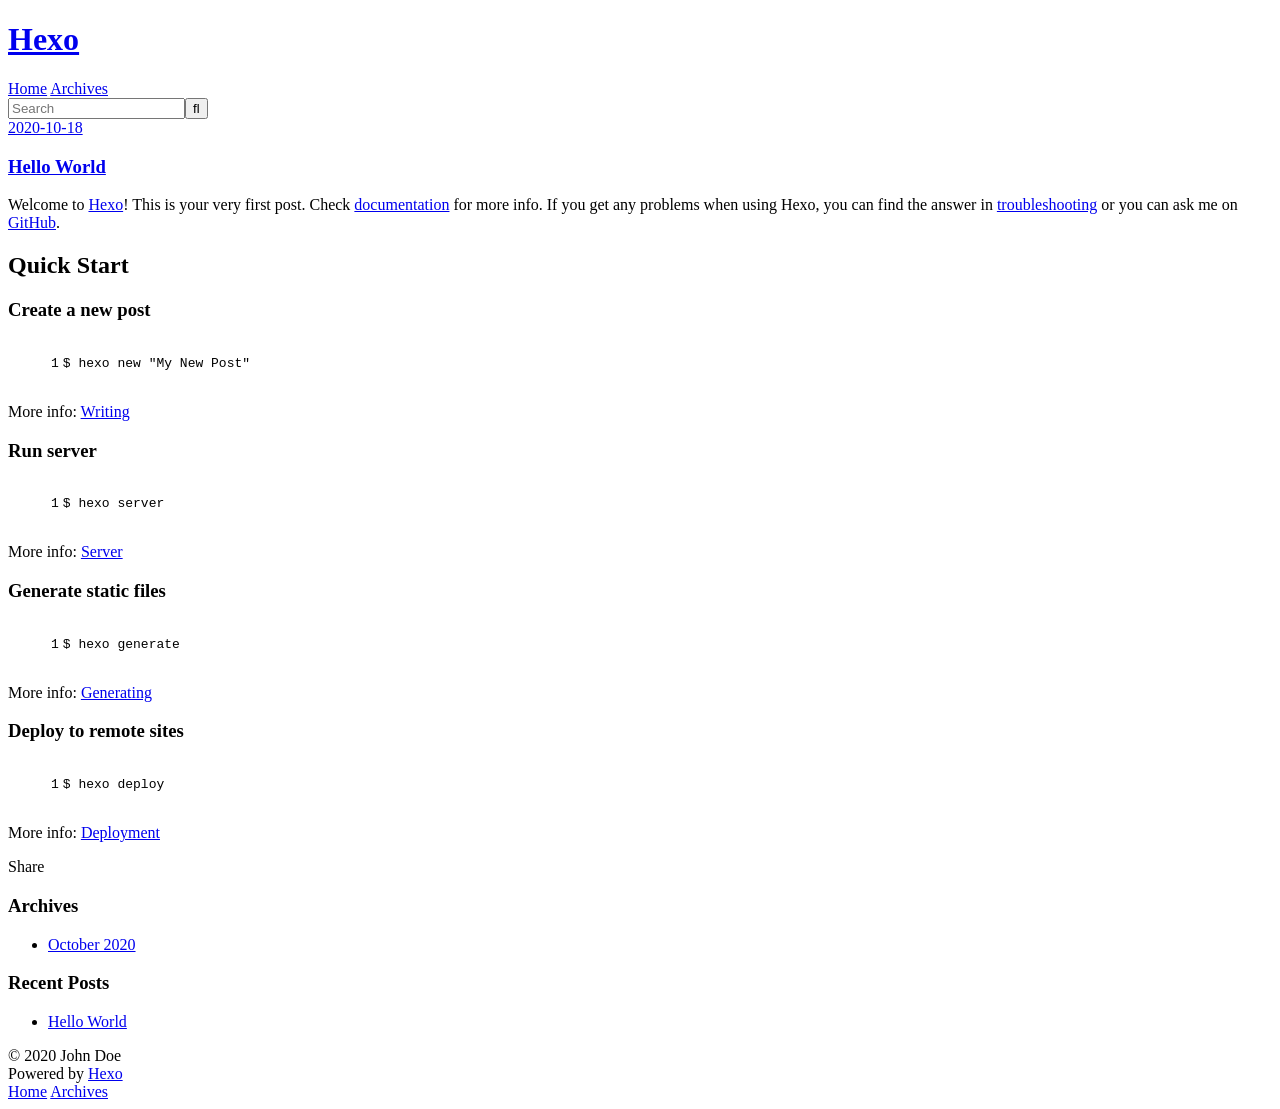
==== index.html @ 6c8c0e14 "Site updated: 2020-10-18 00:37:53" ====
<!DOCTYPE html>
<html>
<head>
  <meta charset="utf-8">
  

  
  <title>Hexo</title>
  <meta name="viewport" content="width=device-width, initial-scale=1, maximum-scale=1">
  <meta property="og:type" content="website">
<meta property="og:title" content="Hexo">
<meta property="og:url" content="http://example.com/index.html">
<meta property="og:site_name" content="Hexo">
<meta property="og:locale" content="en_US">
<meta property="article:author" content="John Doe">
<meta name="twitter:card" content="summary">
  
    <link rel="alternate" href="/atom.xml" title="Hexo" type="application/atom+xml">
  
  
    <link rel="icon" href="/favicon.png">
  
  
    <link href="//fonts.googleapis.com/css?family=Source+Code+Pro" rel="stylesheet" type="text/css">
  
  
<link rel="stylesheet" href="/css/style.css">

<meta name="generator" content="Hexo 5.2.0"></head>

<body>
  <div id="container">
    <div id="wrap">
      <header id="header">
  <div id="banner"></div>
  <div id="header-outer" class="outer">
    <div id="header-title" class="inner">
      <h1 id="logo-wrap">
        <a href="/" id="logo">Hexo</a>
      </h1>
      
    </div>
    <div id="header-inner" class="inner">
      <nav id="main-nav">
        <a id="main-nav-toggle" class="nav-icon"></a>
        
          <a class="main-nav-link" href="/">Home</a>
        
          <a class="main-nav-link" href="/archives">Archives</a>
        
      </nav>
      <nav id="sub-nav">
        
          <a id="nav-rss-link" class="nav-icon" href="/atom.xml" title="RSS Feed"></a>
        
        <a id="nav-search-btn" class="nav-icon" title="Search"></a>
      </nav>
      <div id="search-form-wrap">
        <form action="//google.com/search" method="get" accept-charset="UTF-8" class="search-form"><input type="search" name="q" class="search-form-input" placeholder="Search"><button type="submit" class="search-form-submit">&#xF002;</button><input type="hidden" name="sitesearch" value="http://example.com"></form>
      </div>
    </div>
  </div>
</header>
      <div class="outer">
        <section id="main">
  
    <article id="post-hello-world" class="article article-type-post" itemscope itemprop="blogPost">
  <div class="article-meta">
    <a href="/2020/10/18/hello-world/" class="article-date">
  <time datetime="2020-10-17T16:19:51.786Z" itemprop="datePublished">2020-10-18</time>
</a>
    
  </div>
  <div class="article-inner">
    
    
      <header class="article-header">
        
  
    <h1 itemprop="name">
      <a class="article-title" href="/2020/10/18/hello-world/">Hello World</a>
    </h1>
  

      </header>
    
    <div class="article-entry" itemprop="articleBody">
      
        <p>Welcome to <a target="_blank" rel="noopener" href="https://hexo.io/">Hexo</a>! This is your very first post. Check <a target="_blank" rel="noopener" href="https://hexo.io/docs/">documentation</a> for more info. If you get any problems when using Hexo, you can find the answer in <a target="_blank" rel="noopener" href="https://hexo.io/docs/troubleshooting.html">troubleshooting</a> or you can ask me on <a target="_blank" rel="noopener" href="https://github.com/hexojs/hexo/issues">GitHub</a>.</p>
<h2 id="Quick-Start"><a href="#Quick-Start" class="headerlink" title="Quick Start"></a>Quick Start</h2><h3 id="Create-a-new-post"><a href="#Create-a-new-post" class="headerlink" title="Create a new post"></a>Create a new post</h3><figure class="highlight bash"><table><tr><td class="gutter"><pre><span class="line">1</span><br></pre></td><td class="code"><pre><span class="line">$ hexo new <span class="string">&quot;My New Post&quot;</span></span><br></pre></td></tr></table></figure>

<p>More info: <a target="_blank" rel="noopener" href="https://hexo.io/docs/writing.html">Writing</a></p>
<h3 id="Run-server"><a href="#Run-server" class="headerlink" title="Run server"></a>Run server</h3><figure class="highlight bash"><table><tr><td class="gutter"><pre><span class="line">1</span><br></pre></td><td class="code"><pre><span class="line">$ hexo server</span><br></pre></td></tr></table></figure>

<p>More info: <a target="_blank" rel="noopener" href="https://hexo.io/docs/server.html">Server</a></p>
<h3 id="Generate-static-files"><a href="#Generate-static-files" class="headerlink" title="Generate static files"></a>Generate static files</h3><figure class="highlight bash"><table><tr><td class="gutter"><pre><span class="line">1</span><br></pre></td><td class="code"><pre><span class="line">$ hexo generate</span><br></pre></td></tr></table></figure>

<p>More info: <a target="_blank" rel="noopener" href="https://hexo.io/docs/generating.html">Generating</a></p>
<h3 id="Deploy-to-remote-sites"><a href="#Deploy-to-remote-sites" class="headerlink" title="Deploy to remote sites"></a>Deploy to remote sites</h3><figure class="highlight bash"><table><tr><td class="gutter"><pre><span class="line">1</span><br></pre></td><td class="code"><pre><span class="line">$ hexo deploy</span><br></pre></td></tr></table></figure>

<p>More info: <a target="_blank" rel="noopener" href="https://hexo.io/docs/one-command-deployment.html">Deployment</a></p>

      
    </div>
    <footer class="article-footer">
      <a data-url="http://example.com/2020/10/18/hello-world/" data-id="ckgdwmqfz0000jn7vcwn45lln" class="article-share-link">Share</a>
      
      
    </footer>
  </div>
  
</article>


  


</section>
        
          <aside id="sidebar">
  
    

  
    

  
    
  
    
  <div class="widget-wrap">
    <h3 class="widget-title">Archives</h3>
    <div class="widget">
      <ul class="archive-list"><li class="archive-list-item"><a class="archive-list-link" href="/archives/2020/10/">October 2020</a></li></ul>
    </div>
  </div>


  
    
  <div class="widget-wrap">
    <h3 class="widget-title">Recent Posts</h3>
    <div class="widget">
      <ul>
        
          <li>
            <a href="/2020/10/18/hello-world/">Hello World</a>
          </li>
        
      </ul>
    </div>
  </div>

  
</aside>
        
      </div>
      <footer id="footer">
  
  <div class="outer">
    <div id="footer-info" class="inner">
      &copy; 2020 John Doe<br>
      Powered by <a href="http://hexo.io/" target="_blank">Hexo</a>
    </div>
  </div>
</footer>
    </div>
    <nav id="mobile-nav">
  
    <a href="/" class="mobile-nav-link">Home</a>
  
    <a href="/archives" class="mobile-nav-link">Archives</a>
  
</nav>
    

<script src="//ajax.googleapis.com/ajax/libs/jquery/2.0.3/jquery.min.js"></script>


  
<link rel="stylesheet" href="/fancybox/jquery.fancybox.css">

  
<script src="/fancybox/jquery.fancybox.pack.js"></script>




<script src="/js/script.js"></script>




  </div>
</body>
</html>
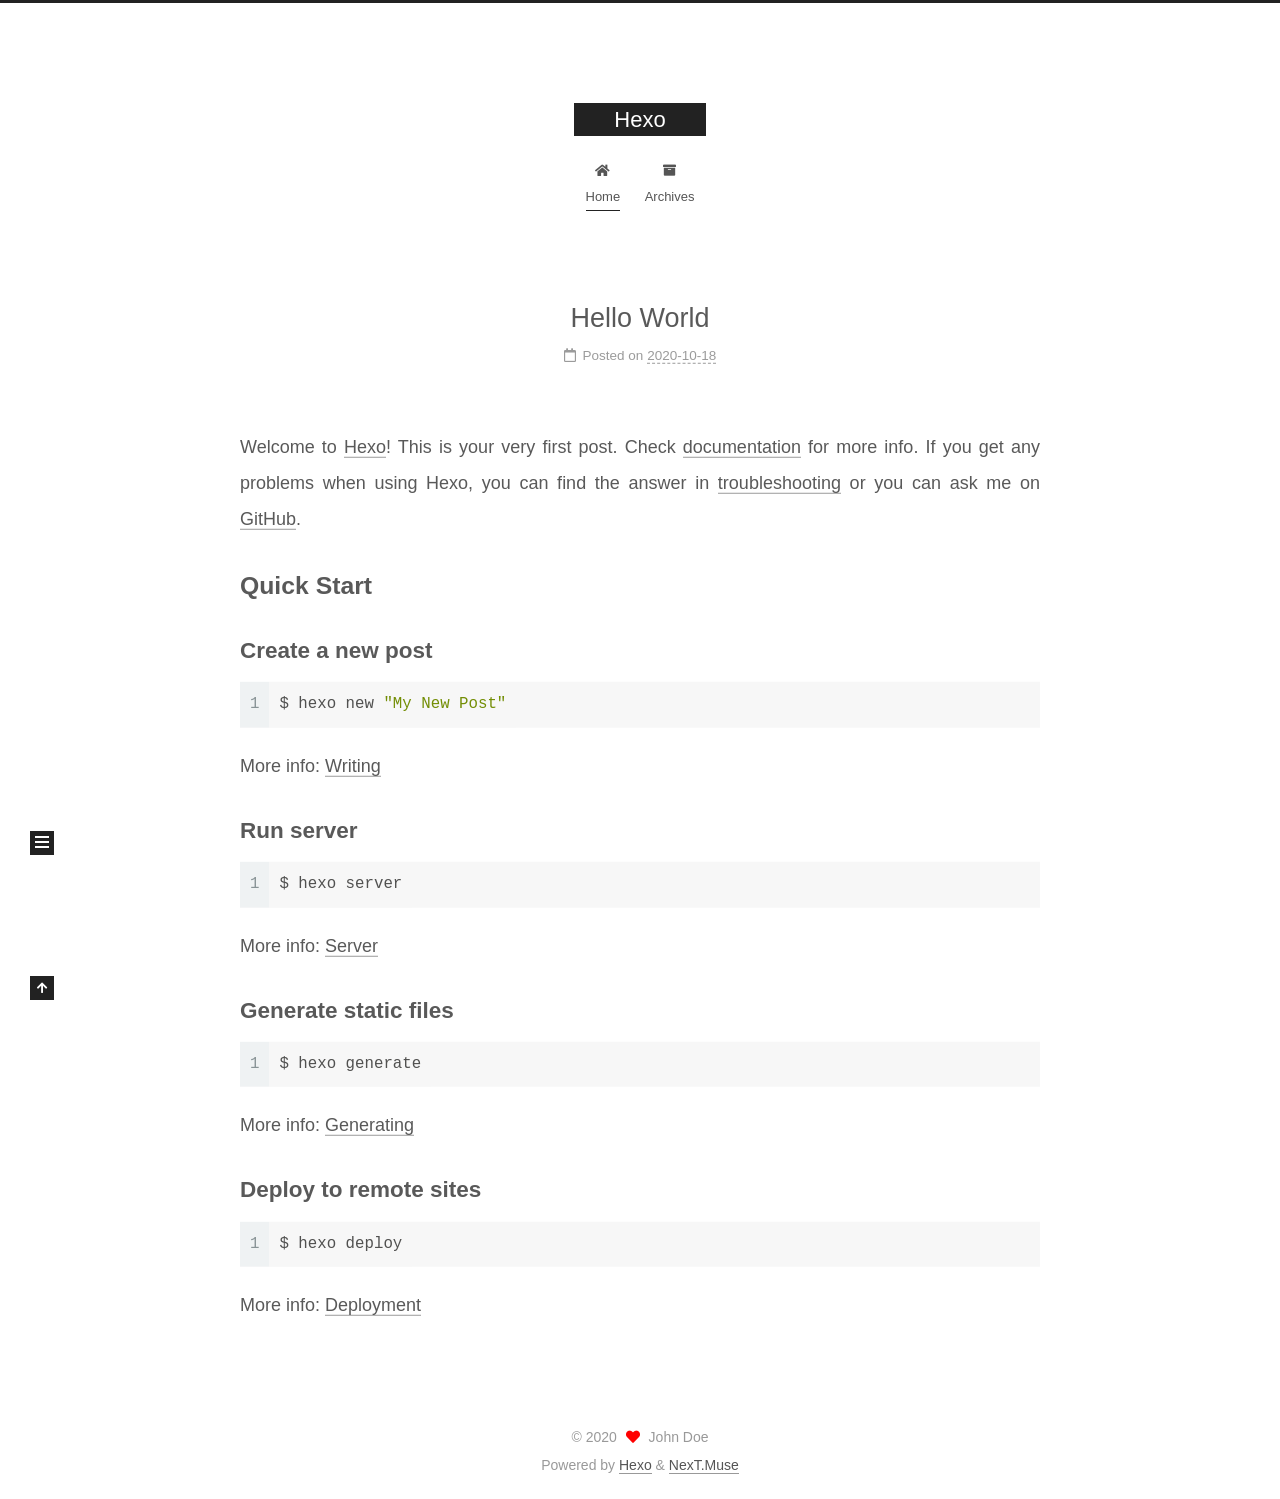
==== commit daa81605: "Site updated: 2020-10-18 01:05:18" ====
--- a/index.html
+++ b/index.html
@@ -1,12 +1,25 @@
 <!DOCTYPE html>
-<html>
+<html lang="en">
 <head>
-  <meta charset="utf-8">
-  
-
-  
-  <title>Hexo</title>
-  <meta name="viewport" content="width=device-width, initial-scale=1, maximum-scale=1">
+  <meta charset="UTF-8">
+<meta name="viewport" content="width=device-width, initial-scale=1, maximum-scale=2">
+<meta name="theme-color" content="#222">
+<meta name="generator" content="Hexo 5.2.0">
+  <link rel="apple-touch-icon" sizes="180x180" href="/images/apple-touch-icon-next.png">
+  <link rel="icon" type="image/png" sizes="32x32" href="/images/favicon-32x32-next.png">
+  <link rel="icon" type="image/png" sizes="16x16" href="/images/favicon-16x16-next.png">
+  <link rel="mask-icon" href="/images/logo.svg" color="#222">
+
+<link rel="stylesheet" href="/css/main.css">
+
+
+<link rel="stylesheet" href="/lib/font-awesome/css/all.min.css">
+
+<script id="hexo-configurations">
+    var NexT = window.NexT || {};
+    var CONFIG = {"hostname":"example.com","root":"/","scheme":"Muse","version":"7.8.0","exturl":false,"sidebar":{"position":"left","display":"post","padding":18,"offset":12,"onmobile":false},"copycode":{"enable":false,"show_result":false,"style":null},"back2top":{"enable":true,"sidebar":false,"scrollpercent":false},"bookmark":{"enable":false,"color":"#222","save":"auto"},"fancybox":false,"mediumzoom":false,"lazyload":false,"pangu":false,"comments":{"style":"tabs","active":null,"storage":true,"lazyload":false,"nav":null},"algolia":{"hits":{"per_page":10},"labels":{"input_placeholder":"Search for Posts","hits_empty":"We didn't find any results for the search: ${query}","hits_stats":"${hits} results found in ${time} ms"}},"localsearch":{"enable":false,"trigger":"auto","top_n_per_article":1,"unescape":false,"preload":false},"motion":{"enable":true,"async":false,"transition":{"post_block":"fadeIn","post_header":"slideDownIn","post_body":"slideDownIn","coll_header":"slideLeftIn","sidebar":"slideUpIn"}}};
+  </script>
+
   <meta property="og:type" content="website">
 <meta property="og:title" content="Hexo">
 <meta property="og:url" content="http://example.com/index.html">
@@ -14,183 +27,343 @@
 <meta property="og:locale" content="en_US">
 <meta property="article:author" content="John Doe">
 <meta name="twitter:card" content="summary">
-  
-    <link rel="alternate" href="/atom.xml" title="Hexo" type="application/atom+xml">
-  
-  
-    <link rel="icon" href="/favicon.png">
-  
-  
-    <link href="//fonts.googleapis.com/css?family=Source+Code+Pro" rel="stylesheet" type="text/css">
-  
-  
-<link rel="stylesheet" href="/css/style.css">
-
-<meta name="generator" content="Hexo 5.2.0"></head>
-
-<body>
-  <div id="container">
-    <div id="wrap">
-      <header id="header">
-  <div id="banner"></div>
-  <div id="header-outer" class="outer">
-    <div id="header-title" class="inner">
-      <h1 id="logo-wrap">
-        <a href="/" id="logo">Hexo</a>
-      </h1>
+
+<link rel="canonical" href="http://example.com/">
+
+
+<script id="page-configurations">
+  // https://hexo.io/docs/variables.html
+  CONFIG.page = {
+    sidebar: "",
+    isHome : true,
+    isPost : false,
+    lang   : 'en'
+  };
+</script>
+
+  <title>Hexo</title>
+  
+
+
+
+
+
+
+  <noscript>
+  <style>
+  .use-motion .brand,
+  .use-motion .menu-item,
+  .sidebar-inner,
+  .use-motion .post-block,
+  .use-motion .pagination,
+  .use-motion .comments,
+  .use-motion .post-header,
+  .use-motion .post-body,
+  .use-motion .collection-header { opacity: initial; }
+
+  .use-motion .site-title,
+  .use-motion .site-subtitle {
+    opacity: initial;
+    top: initial;
+  }
+
+  .use-motion .logo-line-before i { left: initial; }
+  .use-motion .logo-line-after i { right: initial; }
+  </style>
+</noscript>
+
+</head>
+
+<body itemscope itemtype="http://schema.org/WebPage">
+  <div class="container use-motion">
+    <div class="headband"></div>
+
+    <header class="header" itemscope itemtype="http://schema.org/WPHeader">
+      <div class="header-inner"><div class="site-brand-container">
+  <div class="site-nav-toggle">
+    <div class="toggle" aria-label="Toggle navigation bar">
+      <span class="toggle-line toggle-line-first"></span>
+      <span class="toggle-line toggle-line-middle"></span>
+      <span class="toggle-line toggle-line-last"></span>
+    </div>
+  </div>
+
+  <div class="site-meta">
+
+    <a href="/" class="brand" rel="start">
+      <span class="logo-line-before"><i></i></span>
+      <h1 class="site-title">Hexo</h1>
+      <span class="logo-line-after"><i></i></span>
+    </a>
+  </div>
+
+  <div class="site-nav-right">
+    <div class="toggle popup-trigger">
+    </div>
+  </div>
+</div>
+
+
+
+
+<nav class="site-nav">
+  <ul id="menu" class="main-menu menu">
+        <li class="menu-item menu-item-home">
+
+    <a href="/" rel="section"><i class="fa fa-home fa-fw"></i>Home</a>
+
+  </li>
+        <li class="menu-item menu-item-archives">
+
+    <a href="/archives/" rel="section"><i class="fa fa-archive fa-fw"></i>Archives</a>
+
+  </li>
+  </ul>
+</nav>
+
+
+
+
+</div>
+    </header>
+
+    
+  <div class="back-to-top">
+    <i class="fa fa-arrow-up"></i>
+    <span>0%</span>
+  </div>
+
+
+    <main class="main">
+      <div class="main-inner">
+        <div class="content-wrap">
+          
+
+          <div class="content index posts-expand">
+            
+      
+  
+  
+  <article itemscope itemtype="http://schema.org/Article" class="post-block" lang="en">
+    <link itemprop="mainEntityOfPage" href="http://example.com/2020/10/18/hello-world/">
+
+    <span hidden itemprop="author" itemscope itemtype="http://schema.org/Person">
+      <meta itemprop="image" content="/images/avatar.gif">
+      <meta itemprop="name" content="John Doe">
+      <meta itemprop="description" content="">
+    </span>
+
+    <span hidden itemprop="publisher" itemscope itemtype="http://schema.org/Organization">
+      <meta itemprop="name" content="Hexo">
+    </span>
+      <header class="post-header">
+        <h2 class="post-title" itemprop="name headline">
+          
+            <a href="/2020/10/18/hello-world/" class="post-title-link" itemprop="url">Hello World</a>
+        </h2>
+
+        <div class="post-meta">
+            <span class="post-meta-item">
+              <span class="post-meta-item-icon">
+                <i class="far fa-calendar"></i>
+              </span>
+              <span class="post-meta-item-text">Posted on</span>
+
+              <time title="Created: 2020-10-18 00:19:51" itemprop="dateCreated datePublished" datetime="2020-10-18T00:19:51+08:00">2020-10-18</time>
+            </span>
+
+          
+
+        </div>
+      </header>
+
+    
+    
+    
+    <div class="post-body" itemprop="articleBody">
+
+      
+          <p>Welcome to <a target="_blank" rel="noopener" href="https://hexo.io/">Hexo</a>! This is your very first post. Check <a target="_blank" rel="noopener" href="https://hexo.io/docs/">documentation</a> for more info. If you get any problems when using Hexo, you can find the answer in <a target="_blank" rel="noopener" href="https://hexo.io/docs/troubleshooting.html">troubleshooting</a> or you can ask me on <a target="_blank" rel="noopener" href="https://github.com/hexojs/hexo/issues">GitHub</a>.</p>
+<h2 id="Quick-Start"><a href="#Quick-Start" class="headerlink" title="Quick Start"></a>Quick Start</h2><h3 id="Create-a-new-post"><a href="#Create-a-new-post" class="headerlink" title="Create a new post"></a>Create a new post</h3><figure class="highlight bash"><table><tr><td class="gutter"><pre><span class="line">1</span><br></pre></td><td class="code"><pre><span class="line">$ hexo new <span class="string">&quot;My New Post&quot;</span></span><br></pre></td></tr></table></figure>
+
+<p>More info: <a target="_blank" rel="noopener" href="https://hexo.io/docs/writing.html">Writing</a></p>
+<h3 id="Run-server"><a href="#Run-server" class="headerlink" title="Run server"></a>Run server</h3><figure class="highlight bash"><table><tr><td class="gutter"><pre><span class="line">1</span><br></pre></td><td class="code"><pre><span class="line">$ hexo server</span><br></pre></td></tr></table></figure>
+
+<p>More info: <a target="_blank" rel="noopener" href="https://hexo.io/docs/server.html">Server</a></p>
+<h3 id="Generate-static-files"><a href="#Generate-static-files" class="headerlink" title="Generate static files"></a>Generate static files</h3><figure class="highlight bash"><table><tr><td class="gutter"><pre><span class="line">1</span><br></pre></td><td class="code"><pre><span class="line">$ hexo generate</span><br></pre></td></tr></table></figure>
+
+<p>More info: <a target="_blank" rel="noopener" href="https://hexo.io/docs/generating.html">Generating</a></p>
+<h3 id="Deploy-to-remote-sites"><a href="#Deploy-to-remote-sites" class="headerlink" title="Deploy to remote sites"></a>Deploy to remote sites</h3><figure class="highlight bash"><table><tr><td class="gutter"><pre><span class="line">1</span><br></pre></td><td class="code"><pre><span class="line">$ hexo deploy</span><br></pre></td></tr></table></figure>
+
+<p>More info: <a target="_blank" rel="noopener" href="https://hexo.io/docs/one-command-deployment.html">Deployment</a></p>
+
       
     </div>
-    <div id="header-inner" class="inner">
-      <nav id="main-nav">
-        <a id="main-nav-toggle" class="nav-icon"></a>
+
+    
+    
+    
+      <footer class="post-footer">
+        <div class="post-eof"></div>
+      </footer>
+  </article>
+  
+  
+  
+
+
+  
+
+
+
+          </div>
+          
+
+<script>
+  window.addEventListener('tabs:register', () => {
+    let { activeClass } = CONFIG.comments;
+    if (CONFIG.comments.storage) {
+      activeClass = localStorage.getItem('comments_active') || activeClass;
+    }
+    if (activeClass) {
+      let activeTab = document.querySelector(`a[href="#comment-${activeClass}"]`);
+      if (activeTab) {
+        activeTab.click();
+      }
+    }
+  });
+  if (CONFIG.comments.storage) {
+    window.addEventListener('tabs:click', event => {
+      if (!event.target.matches('.tabs-comment .tab-content .tab-pane')) return;
+      let commentClass = event.target.classList[1];
+      localStorage.setItem('comments_active', commentClass);
+    });
+  }
+</script>
+
+        </div>
+          
+  
+  <div class="toggle sidebar-toggle">
+    <span class="toggle-line toggle-line-first"></span>
+    <span class="toggle-line toggle-line-middle"></span>
+    <span class="toggle-line toggle-line-last"></span>
+  </div>
+
+  <aside class="sidebar">
+    <div class="sidebar-inner">
+
+      <ul class="sidebar-nav motion-element">
+        <li class="sidebar-nav-toc">
+          Table of Contents
+        </li>
+        <li class="sidebar-nav-overview">
+          Overview
+        </li>
+      </ul>
+
+      <!--noindex-->
+      <div class="post-toc-wrap sidebar-panel">
+      </div>
+      <!--/noindex-->
+
+      <div class="site-overview-wrap sidebar-panel">
+        <div class="site-author motion-element" itemprop="author" itemscope itemtype="http://schema.org/Person">
+  <p class="site-author-name" itemprop="name">John Doe</p>
+  <div class="site-description" itemprop="description"></div>
+</div>
+<div class="site-state-wrap motion-element">
+  <nav class="site-state">
+      <div class="site-state-item site-state-posts">
+          <a href="/archives/">
         
-          <a class="main-nav-link" href="/">Home</a>
+          <span class="site-state-item-count">1</span>
+          <span class="site-state-item-name">posts</span>
+        </a>
+      </div>
+  </nav>
+</div>
+
+
+
+      </div>
+
+    </div>
+  </aside>
+  <div id="sidebar-dimmer"></div>
+
+
+      </div>
+    </main>
+
+    <footer class="footer">
+      <div class="footer-inner">
         
-          <a class="main-nav-link" href="/archives">Archives</a>
+
         
-      </nav>
-      <nav id="sub-nav">
+
+<div class="copyright">
+  
+  &copy; 
+  <span itemprop="copyrightYear">2020</span>
+  <span class="with-love">
+    <i class="fa fa-heart"></i>
+  </span>
+  <span class="author" itemprop="copyrightHolder">John Doe</span>
+</div>
+  <div class="powered-by">Powered by <a href="https://hexo.io/" class="theme-link" rel="noopener" target="_blank">Hexo</a> & <a href="https://muse.theme-next.org/" class="theme-link" rel="noopener" target="_blank">NexT.Muse</a>
+  </div>
+
         
-          <a id="nav-rss-link" class="nav-icon" href="/atom.xml" title="RSS Feed"></a>
-        
-        <a id="nav-search-btn" class="nav-icon" title="Search"></a>
-      </nav>
-      <div id="search-form-wrap">
-        <form action="//google.com/search" method="get" accept-charset="UTF-8" class="search-form"><input type="search" name="q" class="search-form-input" placeholder="Search"><button type="submit" class="search-form-submit">&#xF002;</button><input type="hidden" name="sitesearch" value="http://example.com"></form>
-      </div>
-    </div>
-  </div>
-</header>
-      <div class="outer">
-        <section id="main">
-  
-    <article id="post-hello-world" class="article article-type-post" itemscope itemprop="blogPost">
-  <div class="article-meta">
-    <a href="/2020/10/18/hello-world/" class="article-date">
-  <time datetime="2020-10-17T16:19:51.786Z" itemprop="datePublished">2020-10-18</time>
-</a>
-    
-  </div>
-  <div class="article-inner">
-    
-    
-      <header class="article-header">
-        
-  
-    <h1 itemprop="name">
-      <a class="article-title" href="/2020/10/18/hello-world/">Hello World</a>
-    </h1>
-  
-
-      </header>
-    
-    <div class="article-entry" itemprop="articleBody">
-      
-        <p>Welcome to <a target="_blank" rel="noopener" href="https://hexo.io/">Hexo</a>! This is your very first post. Check <a target="_blank" rel="noopener" href="https://hexo.io/docs/">documentation</a> for more info. If you get any problems when using Hexo, you can find the answer in <a target="_blank" rel="noopener" href="https://hexo.io/docs/troubleshooting.html">troubleshooting</a> or you can ask me on <a target="_blank" rel="noopener" href="https://github.com/hexojs/hexo/issues">GitHub</a>.</p>
-<h2 id="Quick-Start"><a href="#Quick-Start" class="headerlink" title="Quick Start"></a>Quick Start</h2><h3 id="Create-a-new-post"><a href="#Create-a-new-post" class="headerlink" title="Create a new post"></a>Create a new post</h3><figure class="highlight bash"><table><tr><td class="gutter"><pre><span class="line">1</span><br></pre></td><td class="code"><pre><span class="line">$ hexo new <span class="string">&quot;My New Post&quot;</span></span><br></pre></td></tr></table></figure>
-
-<p>More info: <a target="_blank" rel="noopener" href="https://hexo.io/docs/writing.html">Writing</a></p>
-<h3 id="Run-server"><a href="#Run-server" class="headerlink" title="Run server"></a>Run server</h3><figure class="highlight bash"><table><tr><td class="gutter"><pre><span class="line">1</span><br></pre></td><td class="code"><pre><span class="line">$ hexo server</span><br></pre></td></tr></table></figure>
-
-<p>More info: <a target="_blank" rel="noopener" href="https://hexo.io/docs/server.html">Server</a></p>
-<h3 id="Generate-static-files"><a href="#Generate-static-files" class="headerlink" title="Generate static files"></a>Generate static files</h3><figure class="highlight bash"><table><tr><td class="gutter"><pre><span class="line">1</span><br></pre></td><td class="code"><pre><span class="line">$ hexo generate</span><br></pre></td></tr></table></figure>
-
-<p>More info: <a target="_blank" rel="noopener" href="https://hexo.io/docs/generating.html">Generating</a></p>
-<h3 id="Deploy-to-remote-sites"><a href="#Deploy-to-remote-sites" class="headerlink" title="Deploy to remote sites"></a>Deploy to remote sites</h3><figure class="highlight bash"><table><tr><td class="gutter"><pre><span class="line">1</span><br></pre></td><td class="code"><pre><span class="line">$ hexo deploy</span><br></pre></td></tr></table></figure>
-
-<p>More info: <a target="_blank" rel="noopener" href="https://hexo.io/docs/one-command-deployment.html">Deployment</a></p>
-
-      
-    </div>
-    <footer class="article-footer">
-      <a data-url="http://example.com/2020/10/18/hello-world/" data-id="ckgdwmqfz0000jn7vcwn45lln" class="article-share-link">Share</a>
-      
-      
+
+
+
+
+
+
+
+
+      </div>
     </footer>
   </div>
-  
-</article>
-
-
-  
-
-
-</section>
-        
-          <aside id="sidebar">
-  
-    
-
-  
-    
-
-  
-    
-  
-    
-  <div class="widget-wrap">
-    <h3 class="widget-title">Archives</h3>
-    <div class="widget">
-      <ul class="archive-list"><li class="archive-list-item"><a class="archive-list-link" href="/archives/2020/10/">October 2020</a></li></ul>
-    </div>
-  </div>
-
-
-  
-    
-  <div class="widget-wrap">
-    <h3 class="widget-title">Recent Posts</h3>
-    <div class="widget">
-      <ul>
-        
-          <li>
-            <a href="/2020/10/18/hello-world/">Hello World</a>
-          </li>
-        
-      </ul>
-    </div>
-  </div>
-
-  
-</aside>
-        
-      </div>
-      <footer id="footer">
-  
-  <div class="outer">
-    <div id="footer-info" class="inner">
-      &copy; 2020 John Doe<br>
-      Powered by <a href="http://hexo.io/" target="_blank">Hexo</a>
-    </div>
-  </div>
-</footer>
-    </div>
-    <nav id="mobile-nav">
-  
-    <a href="/" class="mobile-nav-link">Home</a>
-  
-    <a href="/archives" class="mobile-nav-link">Archives</a>
-  
-</nav>
-    
-
-<script src="//ajax.googleapis.com/ajax/libs/jquery/2.0.3/jquery.min.js"></script>
-
-
-  
-<link rel="stylesheet" href="/fancybox/jquery.fancybox.css">
-
-  
-<script src="/fancybox/jquery.fancybox.pack.js"></script>
-
-
-
-
-<script src="/js/script.js"></script>
-
-
-
-
-  </div>
+
+  
+  <script src="/lib/anime.min.js"></script>
+  <script src="/lib/velocity/velocity.min.js"></script>
+  <script src="/lib/velocity/velocity.ui.min.js"></script>
+
+<script src="/js/utils.js"></script>
+
+<script src="/js/motion.js"></script>
+
+
+<script src="/js/schemes/muse.js"></script>
+
+
+<script src="/js/next-boot.js"></script>
+
+
+
+
+  
+
+
+
+
+
+
+
+
+
+
+
+
+
+
+
+  
+
+  
+
 </body>
-</html>+</html>
--- a/css/main.css
+++ b/css/main.css
@@ -0,0 +1,2291 @@
+:root {
+  --body-bg-color: #fff;
+  --content-bg-color: #fff;
+  --card-bg-color: #f5f5f5;
+  --text-color: #555;
+  --blockquote-color: #666;
+  --link-color: #555;
+  --link-hover-color: #222;
+  --brand-color: #fff;
+  --brand-hover-color: #fff;
+  --table-row-odd-bg-color: #f9f9f9;
+  --table-row-hover-bg-color: #f5f5f5;
+  --menu-item-bg-color: #f5f5f5;
+  --btn-default-bg: #222;
+  --btn-default-color: #fff;
+  --btn-default-border-color: #222;
+  --btn-default-hover-bg: #fff;
+  --btn-default-hover-color: #222;
+  --btn-default-hover-border-color: #222;
+}
+html {
+  line-height: 1.15; /* 1 */
+  -webkit-text-size-adjust: 100%; /* 2 */
+}
+body {
+  margin: 0;
+}
+main {
+  display: block;
+}
+h1 {
+  font-size: 2em;
+  margin: 0.67em 0;
+}
+hr {
+  box-sizing: content-box; /* 1 */
+  height: 0; /* 1 */
+  overflow: visible; /* 2 */
+}
+pre {
+  font-family: monospace, monospace; /* 1 */
+  font-size: 1em; /* 2 */
+}
+a {
+  background: transparent;
+}
+abbr[title] {
+  border-bottom: none; /* 1 */
+  text-decoration: underline; /* 2 */
+  text-decoration: underline dotted; /* 2 */
+}
+b,
+strong {
+  font-weight: bolder;
+}
+code,
+kbd,
+samp {
+  font-family: monospace, monospace; /* 1 */
+  font-size: 1em; /* 2 */
+}
+small {
+  font-size: 80%;
+}
+sub,
+sup {
+  font-size: 75%;
+  line-height: 0;
+  position: relative;
+  vertical-align: baseline;
+}
+sub {
+  bottom: -0.25em;
+}
+sup {
+  top: -0.5em;
+}
+img {
+  border-style: none;
+}
+button,
+input,
+optgroup,
+select,
+textarea {
+  font-family: inherit; /* 1 */
+  font-size: 100%; /* 1 */
+  line-height: 1.15; /* 1 */
+  margin: 0; /* 2 */
+}
+button,
+input {
+/* 1 */
+  overflow: visible;
+}
+button,
+select {
+/* 1 */
+  text-transform: none;
+}
+button,
+[type='button'],
+[type='reset'],
+[type='submit'] {
+  -webkit-appearance: button;
+}
+button::-moz-focus-inner,
+[type='button']::-moz-focus-inner,
+[type='reset']::-moz-focus-inner,
+[type='submit']::-moz-focus-inner {
+  border-style: none;
+  padding: 0;
+}
+button:-moz-focusring,
+[type='button']:-moz-focusring,
+[type='reset']:-moz-focusring,
+[type='submit']:-moz-focusring {
+  outline: 1px dotted ButtonText;
+}
+fieldset {
+  padding: 0.35em 0.75em 0.625em;
+}
+legend {
+  box-sizing: border-box; /* 1 */
+  color: inherit; /* 2 */
+  display: table; /* 1 */
+  max-width: 100%; /* 1 */
+  padding: 0; /* 3 */
+  white-space: normal; /* 1 */
+}
+progress {
+  vertical-align: baseline;
+}
+textarea {
+  overflow: auto;
+}
+[type='checkbox'],
+[type='radio'] {
+  box-sizing: border-box; /* 1 */
+  padding: 0; /* 2 */
+}
+[type='number']::-webkit-inner-spin-button,
+[type='number']::-webkit-outer-spin-button {
+  height: auto;
+}
+[type='search'] {
+  outline-offset: -2px; /* 2 */
+  -webkit-appearance: textfield; /* 1 */
+}
+[type='search']::-webkit-search-decoration {
+  -webkit-appearance: none;
+}
+::-webkit-file-upload-button {
+  font: inherit; /* 2 */
+  -webkit-appearance: button; /* 1 */
+}
+details {
+  display: block;
+}
+summary {
+  display: list-item;
+}
+template {
+  display: none;
+}
+[hidden] {
+  display: none;
+}
+::selection {
+  background: #262a30;
+  color: #eee;
+}
+html,
+body {
+  height: 100%;
+}
+body {
+  background: var(--body-bg-color);
+  color: var(--text-color);
+  font-family: 'Lato', "PingFang SC", "Microsoft YaHei", sans-serif;
+  font-size: 1em;
+  line-height: 2;
+}
+@media (max-width: 991px) {
+  body {
+    padding-left: 0 !important;
+    padding-right: 0 !important;
+  }
+}
+h1,
+h2,
+h3,
+h4,
+h5,
+h6 {
+  font-family: 'Lato', "PingFang SC", "Microsoft YaHei", sans-serif;
+  font-weight: bold;
+  line-height: 1.5;
+  margin: 20px 0 15px;
+}
+h1 {
+  font-size: 1.5em;
+}
+h2 {
+  font-size: 1.375em;
+}
+h3 {
+  font-size: 1.25em;
+}
+h4 {
+  font-size: 1.125em;
+}
+h5 {
+  font-size: 1em;
+}
+h6 {
+  font-size: 0.875em;
+}
+p {
+  margin: 0 0 20px 0;
+}
+a,
+span.exturl {
+  border-bottom: 1px solid #999;
+  color: var(--link-color);
+  outline: 0;
+  text-decoration: none;
+  overflow-wrap: break-word;
+  word-wrap: break-word;
+  cursor: pointer;
+}
+a:hover,
+span.exturl:hover {
+  border-bottom-color: var(--link-hover-color);
+  color: var(--link-hover-color);
+}
+iframe,
+img,
+video {
+  display: block;
+  margin-left: auto;
+  margin-right: auto;
+  max-width: 100%;
+}
+hr {
+  background-image: repeating-linear-gradient(-45deg, #ddd, #ddd 4px, transparent 4px, transparent 8px);
+  border: 0;
+  height: 3px;
+  margin: 40px 0;
+}
+blockquote {
+  border-left: 4px solid #ddd;
+  color: var(--blockquote-color);
+  margin: 0;
+  padding: 0 15px;
+}
+blockquote cite::before {
+  content: '-';
+  padding: 0 5px;
+}
+dt {
+  font-weight: bold;
+}
+dd {
+  margin: 0;
+  padding: 0;
+}
+kbd {
+  background-color: #f5f5f5;
+  background-image: linear-gradient(#eee, #fff, #eee);
+  border: 1px solid #ccc;
+  border-radius: 0.2em;
+  box-shadow: 0.1em 0.1em 0.2em rgba(0,0,0,0.1);
+  color: #555;
+  font-family: inherit;
+  padding: 0.1em 0.3em;
+  white-space: nowrap;
+}
+.table-container {
+  overflow: auto;
+}
+table {
+  border-collapse: collapse;
+  border-spacing: 0;
+  font-size: 0.875em;
+  margin: 0 0 20px 0;
+  width: 100%;
+}
+tbody tr:nth-of-type(odd) {
+  background: var(--table-row-odd-bg-color);
+}
+tbody tr:hover {
+  background: var(--table-row-hover-bg-color);
+}
+caption,
+th,
+td {
+  font-weight: normal;
+  padding: 8px;
+  vertical-align: middle;
+}
+th,
+td {
+  border: 1px solid #ddd;
+  border-bottom: 3px solid #ddd;
+}
+th {
+  font-weight: 700;
+  padding-bottom: 10px;
+}
+td {
+  border-bottom-width: 1px;
+}
+.btn {
+  background: var(--btn-default-bg);
+  border: 2px solid var(--btn-default-border-color);
+  border-radius: 0;
+  color: var(--btn-default-color);
+  display: inline-block;
+  font-size: 0.875em;
+  line-height: 2;
+  padding: 0 20px;
+  text-decoration: none;
+  transition-property: background-color;
+  transition-delay: 0s;
+  transition-duration: 0.2s;
+  transition-timing-function: ease-in-out;
+}
+.btn:hover {
+  background: var(--btn-default-hover-bg);
+  border-color: var(--btn-default-hover-border-color);
+  color: var(--btn-default-hover-color);
+}
+.btn + .btn {
+  margin: 0 0 8px 8px;
+}
+.btn .fa-fw {
+  text-align: left;
+  width: 1.285714285714286em;
+}
+.toggle {
+  line-height: 0;
+}
+.toggle .toggle-line {
+  background: #fff;
+  display: inline-block;
+  height: 2px;
+  left: 0;
+  position: relative;
+  top: 0;
+  transition: all 0.4s;
+  vertical-align: top;
+  width: 100%;
+}
+.toggle .toggle-line:not(:first-child) {
+  margin-top: 3px;
+}
+.toggle.toggle-arrow .toggle-line-first {
+  left: 50%;
+  top: 2px;
+  transform: rotate(45deg);
+  width: 50%;
+}
+.toggle.toggle-arrow .toggle-line-middle {
+  left: 2px;
+  width: 90%;
+}
+.toggle.toggle-arrow .toggle-line-last {
+  left: 50%;
+  top: -2px;
+  transform: rotate(-45deg);
+  width: 50%;
+}
+.toggle.toggle-close .toggle-line-first {
+  transform: rotate(-45deg);
+  top: 5px;
+}
+.toggle.toggle-close .toggle-line-middle {
+  opacity: 0;
+}
+.toggle.toggle-close .toggle-line-last {
+  transform: rotate(45deg);
+  top: -5px;
+}
+.highlight,
+pre {
+  background: #f7f7f7;
+  color: #4d4d4c;
+  line-height: 1.6;
+  margin: 0 auto 20px;
+}
+pre,
+code {
+  font-family: consolas, Menlo, monospace, "PingFang SC", "Microsoft YaHei";
+}
+code {
+  background: #eee;
+  border-radius: 3px;
+  color: #555;
+  padding: 2px 4px;
+  overflow-wrap: break-word;
+  word-wrap: break-word;
+}
+.highlight *::selection {
+  background: #d6d6d6;
+}
+.highlight pre {
+  border: 0;
+  margin: 0;
+  padding: 10px 0;
+}
+.highlight table {
+  border: 0;
+  margin: 0;
+  width: auto;
+}
+.highlight td {
+  border: 0;
+  padding: 0;
+}
+.highlight figcaption {
+  background: #eff2f3;
+  color: #4d4d4c;
+  display: flex;
+  font-size: 0.875em;
+  justify-content: space-between;
+  line-height: 1.2;
+  padding: 0.5em;
+}
+.highlight figcaption a {
+  color: #4d4d4c;
+}
+.highlight figcaption a:hover {
+  border-bottom-color: #4d4d4c;
+}
+.highlight .gutter {
+  -moz-user-select: none;
+  -ms-user-select: none;
+  -webkit-user-select: none;
+  user-select: none;
+}
+.highlight .gutter pre {
+  background: #eff2f3;
+  color: #869194;
+  padding-left: 10px;
+  padding-right: 10px;
+  text-align: right;
+}
+.highlight .code pre {
+  background: #f7f7f7;
+  padding-left: 10px;
+  width: 100%;
+}
+.gist table {
+  width: auto;
+}
+.gist table td {
+  border: 0;
+}
+pre {
+  overflow: auto;
+  padding: 10px;
+}
+pre code {
+  background: none;
+  color: #4d4d4c;
+  font-size: 0.875em;
+  padding: 0;
+  text-shadow: none;
+}
+pre .deletion {
+  background: #fdd;
+}
+pre .addition {
+  background: #dfd;
+}
+pre .meta {
+  color: #eab700;
+  -moz-user-select: none;
+  -ms-user-select: none;
+  -webkit-user-select: none;
+  user-select: none;
+}
+pre .comment {
+  color: #8e908c;
+}
+pre .variable,
+pre .attribute,
+pre .tag,
+pre .name,
+pre .regexp,
+pre .ruby .constant,
+pre .xml .tag .title,
+pre .xml .pi,
+pre .xml .doctype,
+pre .html .doctype,
+pre .css .id,
+pre .css .class,
+pre .css .pseudo {
+  color: #c82829;
+}
+pre .number,
+pre .preprocessor,
+pre .built_in,
+pre .builtin-name,
+pre .literal,
+pre .params,
+pre .constant,
+pre .command {
+  color: #f5871f;
+}
+pre .ruby .class .title,
+pre .css .rules .attribute,
+pre .string,
+pre .symbol,
+pre .value,
+pre .inheritance,
+pre .header,
+pre .ruby .symbol,
+pre .xml .cdata,
+pre .special,
+pre .formula {
+  color: #718c00;
+}
+pre .title,
+pre .css .hexcolor {
+  color: #3e999f;
+}
+pre .function,
+pre .python .decorator,
+pre .python .title,
+pre .ruby .function .title,
+pre .ruby .title .keyword,
+pre .perl .sub,
+pre .javascript .title,
+pre .coffeescript .title {
+  color: #4271ae;
+}
+pre .keyword,
+pre .javascript .function {
+  color: #8959a8;
+}
+.blockquote-center {
+  border-left: none;
+  margin: 40px 0;
+  padding: 0;
+  position: relative;
+  text-align: center;
+}
+.blockquote-center .fa {
+  display: block;
+  opacity: 0.6;
+  position: absolute;
+  width: 100%;
+}
+.blockquote-center .fa-quote-left {
+  border-top: 1px solid #ccc;
+  text-align: left;
+  top: -20px;
+}
+.blockquote-center .fa-quote-right {
+  border-bottom: 1px solid #ccc;
+  text-align: right;
+  bottom: -20px;
+}
+.blockquote-center p,
+.blockquote-center div {
+  text-align: center;
+}
+.post-body .group-picture img {
+  margin: 0 auto;
+  padding: 0 3px;
+}
+.group-picture-row {
+  margin-bottom: 6px;
+  overflow: hidden;
+}
+.group-picture-column {
+  float: left;
+  margin-bottom: 10px;
+}
+.post-body .label {
+  color: #555;
+  display: inline;
+  padding: 0 2px;
+}
+.post-body .label.default {
+  background: #f0f0f0;
+}
+.post-body .label.primary {
+  background: #efe6f7;
+}
+.post-body .label.info {
+  background: #e5f2f8;
+}
+.post-body .label.success {
+  background: #e7f4e9;
+}
+.post-body .label.warning {
+  background: #fcf6e1;
+}
+.post-body .label.danger {
+  background: #fae8eb;
+}
+.post-body .tabs {
+  margin-bottom: 20px;
+}
+.post-body .tabs,
+.tabs-comment {
+  display: block;
+  padding-top: 10px;
+  position: relative;
+}
+.post-body .tabs ul.nav-tabs,
+.tabs-comment ul.nav-tabs {
+  display: flex;
+  flex-wrap: wrap;
+  margin: 0;
+  margin-bottom: -1px;
+  padding: 0;
+}
+@media (max-width: 413px) {
+  .post-body .tabs ul.nav-tabs,
+  .tabs-comment ul.nav-tabs {
+    display: block;
+    margin-bottom: 5px;
+  }
+}
+.post-body .tabs ul.nav-tabs li.tab,
+.tabs-comment ul.nav-tabs li.tab {
+  border-bottom: 1px solid #ddd;
+  border-left: 1px solid transparent;
+  border-right: 1px solid transparent;
+  border-top: 3px solid transparent;
+  flex-grow: 1;
+  list-style-type: none;
+  border-radius: 0 0 0 0;
+}
+@media (max-width: 413px) {
+  .post-body .tabs ul.nav-tabs li.tab,
+  .tabs-comment ul.nav-tabs li.tab {
+    border-bottom: 1px solid transparent;
+    border-left: 3px solid transparent;
+    border-right: 1px solid transparent;
+    border-top: 1px solid transparent;
+  }
+}
+@media (max-width: 413px) {
+  .post-body .tabs ul.nav-tabs li.tab,
+  .tabs-comment ul.nav-tabs li.tab {
+    border-radius: 0;
+  }
+}
+.post-body .tabs ul.nav-tabs li.tab a,
+.tabs-comment ul.nav-tabs li.tab a {
+  border-bottom: initial;
+  display: block;
+  line-height: 1.8;
+  outline: 0;
+  padding: 0.25em 0.75em;
+  text-align: center;
+  transition-delay: 0s;
+  transition-duration: 0.2s;
+  transition-timing-function: ease-out;
+}
+.post-body .tabs ul.nav-tabs li.tab a i,
+.tabs-comment ul.nav-tabs li.tab a i {
+  width: 1.285714285714286em;
+}
+.post-body .tabs ul.nav-tabs li.tab.active,
+.tabs-comment ul.nav-tabs li.tab.active {
+  border-bottom: 1px solid transparent;
+  border-left: 1px solid #ddd;
+  border-right: 1px solid #ddd;
+  border-top: 3px solid #fc6423;
+}
+@media (max-width: 413px) {
+  .post-body .tabs ul.nav-tabs li.tab.active,
+  .tabs-comment ul.nav-tabs li.tab.active {
+    border-bottom: 1px solid #ddd;
+    border-left: 3px solid #fc6423;
+    border-right: 1px solid #ddd;
+    border-top: 1px solid #ddd;
+  }
+}
+.post-body .tabs ul.nav-tabs li.tab.active a,
+.tabs-comment ul.nav-tabs li.tab.active a {
+  color: var(--link-color);
+  cursor: default;
+}
+.post-body .tabs .tab-content .tab-pane,
+.tabs-comment .tab-content .tab-pane {
+  border: 1px solid #ddd;
+  border-top: 0;
+  padding: 20px 20px 0 20px;
+  border-radius: 0;
+}
+.post-body .tabs .tab-content .tab-pane:not(.active),
+.tabs-comment .tab-content .tab-pane:not(.active) {
+  display: none;
+}
+.post-body .tabs .tab-content .tab-pane.active,
+.tabs-comment .tab-content .tab-pane.active {
+  display: block;
+}
+.post-body .tabs .tab-content .tab-pane.active:nth-of-type(1),
+.tabs-comment .tab-content .tab-pane.active:nth-of-type(1) {
+  border-radius: 0 0 0 0;
+}
+@media (max-width: 413px) {
+  .post-body .tabs .tab-content .tab-pane.active:nth-of-type(1),
+  .tabs-comment .tab-content .tab-pane.active:nth-of-type(1) {
+    border-radius: 0;
+  }
+}
+.post-body .note {
+  border-radius: 3px;
+  margin-bottom: 20px;
+  padding: 1em;
+  position: relative;
+  border: 1px solid #eee;
+  border-left-width: 5px;
+}
+.post-body .note h2,
+.post-body .note h3,
+.post-body .note h4,
+.post-body .note h5,
+.post-body .note h6 {
+  margin-top: 0;
+  border-bottom: initial;
+  margin-bottom: 0;
+  padding-top: 0;
+}
+.post-body .note p:first-child,
+.post-body .note ul:first-child,
+.post-body .note ol:first-child,
+.post-body .note table:first-child,
+.post-body .note pre:first-child,
+.post-body .note blockquote:first-child,
+.post-body .note img:first-child {
+  margin-top: 0;
+}
+.post-body .note p:last-child,
+.post-body .note ul:last-child,
+.post-body .note ol:last-child,
+.post-body .note table:last-child,
+.post-body .note pre:last-child,
+.post-body .note blockquote:last-child,
+.post-body .note img:last-child {
+  margin-bottom: 0;
+}
+.post-body .note.default {
+  border-left-color: #777;
+}
+.post-body .note.default h2,
+.post-body .note.default h3,
+.post-body .note.default h4,
+.post-body .note.default h5,
+.post-body .note.default h6 {
+  color: #777;
+}
+.post-body .note.primary {
+  border-left-color: #6f42c1;
+}
+.post-body .note.primary h2,
+.post-body .note.primary h3,
+.post-body .note.primary h4,
+.post-body .note.primary h5,
+.post-body .note.primary h6 {
+  color: #6f42c1;
+}
+.post-body .note.info {
+  border-left-color: #428bca;
+}
+.post-body .note.info h2,
+.post-body .note.info h3,
+.post-body .note.info h4,
+.post-body .note.info h5,
+.post-body .note.info h6 {
+  color: #428bca;
+}
+.post-body .note.success {
+  border-left-color: #5cb85c;
+}
+.post-body .note.success h2,
+.post-body .note.success h3,
+.post-body .note.success h4,
+.post-body .note.success h5,
+.post-body .note.success h6 {
+  color: #5cb85c;
+}
+.post-body .note.warning {
+  border-left-color: #f0ad4e;
+}
+.post-body .note.warning h2,
+.post-body .note.warning h3,
+.post-body .note.warning h4,
+.post-body .note.warning h5,
+.post-body .note.warning h6 {
+  color: #f0ad4e;
+}
+.post-body .note.danger {
+  border-left-color: #d9534f;
+}
+.post-body .note.danger h2,
+.post-body .note.danger h3,
+.post-body .note.danger h4,
+.post-body .note.danger h5,
+.post-body .note.danger h6 {
+  color: #d9534f;
+}
+.pagination .prev,
+.pagination .next,
+.pagination .page-number,
+.pagination .space {
+  display: inline-block;
+  margin: 0 10px;
+  padding: 0 11px;
+  position: relative;
+  top: -1px;
+}
+@media (max-width: 767px) {
+  .pagination .prev,
+  .pagination .next,
+  .pagination .page-number,
+  .pagination .space {
+    margin: 0 5px;
+  }
+}
+.pagination {
+  border-top: 1px solid #eee;
+  margin: 120px 0 0;
+  text-align: center;
+}
+.pagination .prev,
+.pagination .next,
+.pagination .page-number {
+  border-bottom: 0;
+  border-top: 1px solid #eee;
+  transition-property: border-color;
+  transition-delay: 0s;
+  transition-duration: 0.2s;
+  transition-timing-function: ease-in-out;
+}
+.pagination .prev:hover,
+.pagination .next:hover,
+.pagination .page-number:hover {
+  border-top-color: #222;
+}
+.pagination .space {
+  margin: 0;
+  padding: 0;
+}
+.pagination .prev {
+  margin-left: 0;
+}
+.pagination .next {
+  margin-right: 0;
+}
+.pagination .page-number.current {
+  background: #ccc;
+  border-top-color: #ccc;
+  color: #fff;
+}
+@media (max-width: 767px) {
+  .pagination {
+    border-top: none;
+  }
+  .pagination .prev,
+  .pagination .next,
+  .pagination .page-number {
+    border-bottom: 1px solid #eee;
+    border-top: 0;
+    margin-bottom: 10px;
+    padding: 0 10px;
+  }
+  .pagination .prev:hover,
+  .pagination .next:hover,
+  .pagination .page-number:hover {
+    border-bottom-color: #222;
+  }
+}
+.comments {
+  margin-top: 60px;
+  overflow: hidden;
+}
+.comment-button-group {
+  display: flex;
+  flex-wrap: wrap-reverse;
+  justify-content: center;
+  margin: 1em 0;
+}
+.comment-button-group .comment-button {
+  margin: 0.1em 0.2em;
+}
+.comment-button-group .comment-button.active {
+  background: var(--btn-default-hover-bg);
+  border-color: var(--btn-default-hover-border-color);
+  color: var(--btn-default-hover-color);
+}
+.comment-position {
+  display: none;
+}
+.comment-position.active {
+  display: block;
+}
+.tabs-comment {
+  background: var(--content-bg-color);
+  margin-top: 4em;
+  padding-top: 0;
+}
+.tabs-comment .comments {
+  border: 0;
+  box-shadow: none;
+  margin-top: 0;
+  padding-top: 0;
+}
+.container {
+  min-height: 100%;
+  position: relative;
+}
+.main-inner {
+  margin: 0 auto;
+  width: 700px;
+}
+@media (min-width: 1200px) {
+  .main-inner {
+    width: 800px;
+  }
+}
+@media (min-width: 1600px) {
+  .main-inner {
+    width: 900px;
+  }
+}
+@media (max-width: 767px) {
+  .content-wrap {
+    padding: 0 20px;
+  }
+}
+.header {
+  background: transparent;
+}
+.header-inner {
+  margin: 0 auto;
+  width: 700px;
+}
+@media (min-width: 1200px) {
+  .header-inner {
+    width: 800px;
+  }
+}
+@media (min-width: 1600px) {
+  .header-inner {
+    width: 900px;
+  }
+}
+.site-brand-container {
+  display: flex;
+  flex-shrink: 0;
+  padding: 0 10px;
+}
+.headband {
+  background: #222;
+  height: 3px;
+}
+.site-meta {
+  flex-grow: 1;
+  text-align: center;
+}
+@media (max-width: 767px) {
+  .site-meta {
+    text-align: center;
+  }
+}
+.brand {
+  border-bottom: none;
+  color: var(--brand-color);
+  display: inline-block;
+  line-height: 1.375em;
+  padding: 0 40px;
+  position: relative;
+}
+.brand:hover {
+  color: var(--brand-hover-color);
+}
+.site-title {
+  font-family: 'Lato', "PingFang SC", "Microsoft YaHei", sans-serif;
+  font-size: 1.375em;
+  font-weight: normal;
+  margin: 0;
+}
+.site-subtitle {
+  color: #999;
+  font-size: 0.8125em;
+  margin: 10px 0;
+}
+.use-motion .brand {
+  opacity: 0;
+}
+.use-motion .site-title,
+.use-motion .site-subtitle,
+.use-motion .custom-logo-image {
+  opacity: 0;
+  position: relative;
+  top: -10px;
+}
+.site-nav-toggle,
+.site-nav-right {
+  display: none;
+}
+@media (max-width: 767px) {
+  .site-nav-toggle,
+  .site-nav-right {
+    display: flex;
+    flex-direction: column;
+    justify-content: center;
+  }
+}
+.site-nav-toggle .toggle,
+.site-nav-right .toggle {
+  color: var(--text-color);
+  padding: 10px;
+  width: 22px;
+}
+.site-nav-toggle .toggle .toggle-line,
+.site-nav-right .toggle .toggle-line {
+  background: var(--text-color);
+  border-radius: 1px;
+}
+.site-nav {
+  display: block;
+}
+@media (max-width: 767px) {
+  .site-nav {
+    clear: both;
+    display: none;
+  }
+}
+.site-nav.site-nav-on {
+  display: block;
+}
+.menu {
+  margin-top: 20px;
+  padding-left: 0;
+  text-align: center;
+}
+.menu-item {
+  display: inline-block;
+  list-style: none;
+  margin: 0 10px;
+}
+@media (max-width: 767px) {
+  .menu-item {
+    display: block;
+    margin-top: 10px;
+  }
+  .menu-item.menu-item-search {
+    display: none;
+  }
+}
+.menu-item a,
+.menu-item span.exturl {
+  border-bottom: 0;
+  display: block;
+  font-size: 0.8125em;
+  transition-property: border-color;
+  transition-delay: 0s;
+  transition-duration: 0.2s;
+  transition-timing-function: ease-in-out;
+}
+@media (hover: none) {
+  .menu-item a:hover,
+  .menu-item span.exturl:hover {
+    border-bottom-color: transparent !important;
+  }
+}
+.menu-item .fa,
+.menu-item .fab,
+.menu-item .far,
+.menu-item .fas {
+  margin-right: 8px;
+}
+.menu-item .badge {
+  display: inline-block;
+  font-weight: bold;
+  line-height: 1;
+  margin-left: 0.35em;
+  margin-top: 0.35em;
+  text-align: center;
+  white-space: nowrap;
+}
+@media (max-width: 767px) {
+  .menu-item .badge {
+    float: right;
+    margin-left: 0;
+  }
+}
+.menu-item-active a,
+.menu .menu-item a:hover,
+.menu .menu-item span.exturl:hover {
+  background: var(--menu-item-bg-color);
+}
+.use-motion .menu-item {
+  opacity: 0;
+}
+.sidebar {
+  background: #222;
+  bottom: 0;
+  box-shadow: inset 0 2px 6px #000;
+  position: fixed;
+  top: 0;
+}
+@media (max-width: 991px) {
+  .sidebar {
+    display: none;
+  }
+}
+.sidebar-inner {
+  color: #999;
+  padding: 18px 10px;
+  text-align: center;
+}
+.cc-license {
+  margin-top: 10px;
+  text-align: center;
+}
+.cc-license .cc-opacity {
+  border-bottom: none;
+  opacity: 0.7;
+}
+.cc-license .cc-opacity:hover {
+  opacity: 0.9;
+}
+.cc-license img {
+  display: inline-block;
+}
+.site-author-image {
+  border: 2px solid #333;
+  display: block;
+  margin: 0 auto;
+  max-width: 96px;
+  padding: 2px;
+}
+.site-author-name {
+  color: #f5f5f5;
+  font-weight: normal;
+  margin: 5px 0 0;
+  text-align: center;
+}
+.site-description {
+  color: #999;
+  font-size: 1em;
+  margin-top: 5px;
+  text-align: center;
+}
+.links-of-author {
+  margin-top: 15px;
+}
+.links-of-author a,
+.links-of-author span.exturl {
+  border-bottom-color: #555;
+  display: inline-block;
+  font-size: 0.8125em;
+  margin-bottom: 10px;
+  margin-right: 10px;
+  vertical-align: middle;
+}
+.links-of-author a::before,
+.links-of-author span.exturl::before {
+  background: #9ffcfe;
+  border-radius: 50%;
+  content: ' ';
+  display: inline-block;
+  height: 4px;
+  margin-right: 3px;
+  vertical-align: middle;
+  width: 4px;
+}
+.sidebar-button {
+  margin-top: 15px;
+}
+.sidebar-button a {
+  border: 1px solid #fc6423;
+  border-radius: 4px;
+  color: #fc6423;
+  display: inline-block;
+  padding: 0 15px;
+}
+.sidebar-button a .fa,
+.sidebar-button a .fab,
+.sidebar-button a .far,
+.sidebar-button a .fas {
+  margin-right: 5px;
+}
+.sidebar-button a:hover {
+  background: #fc6423;
+  border: 1px solid #fc6423;
+  color: #fff;
+}
+.sidebar-button a:hover .fa,
+.sidebar-button a:hover .fab,
+.sidebar-button a:hover .far,
+.sidebar-button a:hover .fas {
+  color: #fff;
+}
+.links-of-blogroll {
+  font-size: 0.8125em;
+  margin-top: 10px;
+}
+.links-of-blogroll-title {
+  font-size: 0.875em;
+  font-weight: 600;
+  margin-top: 0;
+}
+.links-of-blogroll-list {
+  list-style: none;
+  margin: 0;
+  padding: 0;
+}
+#sidebar-dimmer {
+  display: none;
+}
+@media (max-width: 767px) {
+  #sidebar-dimmer {
+    background: #000;
+    display: block;
+    height: 100%;
+    left: 100%;
+    opacity: 0;
+    position: fixed;
+    top: 0;
+    width: 100%;
+    z-index: 1100;
+  }
+  .sidebar-active + #sidebar-dimmer {
+    opacity: 0.7;
+    transform: translateX(-100%);
+    transition: opacity 0.5s;
+  }
+}
+.sidebar-nav {
+  margin: 0;
+  padding-bottom: 20px;
+  padding-left: 0;
+}
+.sidebar-nav li {
+  border-bottom: 1px solid transparent;
+  color: #666;
+  cursor: pointer;
+  display: inline-block;
+  font-size: 0.875em;
+}
+.sidebar-nav li.sidebar-nav-overview {
+  margin-left: 10px;
+}
+.sidebar-nav li:hover {
+  color: #f5f5f5;
+}
+.sidebar-nav .sidebar-nav-active {
+  border-bottom-color: #87daff;
+  color: #87daff;
+}
+.sidebar-nav .sidebar-nav-active:hover {
+  color: #87daff;
+}
+.sidebar-panel {
+  display: none;
+  overflow-x: hidden;
+  overflow-y: auto;
+}
+.sidebar-panel-active {
+  display: block;
+}
+.sidebar-toggle {
+  background: #222;
+  bottom: 45px;
+  cursor: pointer;
+  height: 14px;
+  left: 30px;
+  padding: 5px;
+  position: fixed;
+  width: 14px;
+  z-index: 1300;
+}
+@media (max-width: 991px) {
+  .sidebar-toggle {
+    left: 20px;
+    opacity: 0.8;
+    display: none;
+  }
+}
+.sidebar-toggle:hover .toggle-line {
+  background: #87daff;
+}
+.post-toc {
+  font-size: 0.875em;
+}
+.post-toc ol {
+  list-style: none;
+  margin: 0;
+  padding: 0 2px 5px 10px;
+  text-align: left;
+}
+.post-toc ol > ol {
+  padding-left: 0;
+}
+.post-toc ol a {
+  transition-property: all;
+  transition-delay: 0s;
+  transition-duration: 0.2s;
+  transition-timing-function: ease-in-out;
+}
+.post-toc .nav-item {
+  line-height: 1.8;
+  overflow: hidden;
+  text-overflow: ellipsis;
+  white-space: nowrap;
+}
+.post-toc .nav .nav-child {
+  display: none;
+}
+.post-toc .nav .active > .nav-child {
+  display: block;
+}
+.post-toc .nav .active-current > .nav-child {
+  display: block;
+}
+.post-toc .nav .active-current > .nav-child > .nav-item {
+  display: block;
+}
+.post-toc .nav .active > a {
+  border-bottom-color: #87daff;
+  color: #87daff;
+}
+.post-toc .nav .active-current > a {
+  color: #87daff;
+}
+.post-toc .nav .active-current > a:hover {
+  color: #87daff;
+}
+.site-state {
+  display: flex;
+  justify-content: center;
+  line-height: 1.4;
+  margin-top: 10px;
+  overflow: hidden;
+  text-align: center;
+  white-space: nowrap;
+}
+.site-state-item {
+  padding: 0 15px;
+}
+.site-state-item:not(:first-child) {
+  border-left: 1px solid #333;
+}
+.site-state-item a {
+  border-bottom: none;
+}
+.site-state-item-count {
+  display: block;
+  font-size: 1.25em;
+  font-weight: 600;
+  text-align: center;
+}
+.site-state-item-name {
+  color: inherit;
+  font-size: 0.875em;
+}
+.footer {
+  color: #999;
+  font-size: 0.875em;
+  padding: 20px 0;
+}
+.footer.footer-fixed {
+  bottom: 0;
+  left: 0;
+  position: absolute;
+  right: 0;
+}
+.footer-inner {
+  box-sizing: border-box;
+  margin: 0 auto;
+  text-align: center;
+  width: 700px;
+}
+@media (min-width: 1200px) {
+  .footer-inner {
+    width: 800px;
+  }
+}
+@media (min-width: 1600px) {
+  .footer-inner {
+    width: 900px;
+  }
+}
+.languages {
+  display: inline-block;
+  font-size: 1.125em;
+  position: relative;
+}
+.languages .lang-select-label span {
+  margin: 0 0.5em;
+}
+.languages .lang-select {
+  height: 100%;
+  left: 0;
+  opacity: 0;
+  position: absolute;
+  top: 0;
+  width: 100%;
+}
+.with-love {
+  color: #ff0000;
+  display: inline-block;
+  margin: 0 5px;
+}
+.powered-by,
+.theme-info {
+  display: inline-block;
+}
+@-moz-keyframes iconAnimate {
+  0%, 100% {
+    transform: scale(1);
+  }
+  10%, 30% {
+    transform: scale(0.9);
+  }
+  20%, 40%, 60%, 80% {
+    transform: scale(1.1);
+  }
+  50%, 70% {
+    transform: scale(1.1);
+  }
+}
+@-webkit-keyframes iconAnimate {
+  0%, 100% {
+    transform: scale(1);
+  }
+  10%, 30% {
+    transform: scale(0.9);
+  }
+  20%, 40%, 60%, 80% {
+    transform: scale(1.1);
+  }
+  50%, 70% {
+    transform: scale(1.1);
+  }
+}
+@-o-keyframes iconAnimate {
+  0%, 100% {
+    transform: scale(1);
+  }
+  10%, 30% {
+    transform: scale(0.9);
+  }
+  20%, 40%, 60%, 80% {
+    transform: scale(1.1);
+  }
+  50%, 70% {
+    transform: scale(1.1);
+  }
+}
+@keyframes iconAnimate {
+  0%, 100% {
+    transform: scale(1);
+  }
+  10%, 30% {
+    transform: scale(0.9);
+  }
+  20%, 40%, 60%, 80% {
+    transform: scale(1.1);
+  }
+  50%, 70% {
+    transform: scale(1.1);
+  }
+}
+.back-to-top {
+  font-size: 12px;
+  text-align: center;
+  transition-delay: 0s;
+  transition-duration: 0.2s;
+  transition-timing-function: ease-in-out;
+}
+.back-to-top {
+  background: #222;
+  bottom: -100px;
+  box-sizing: border-box;
+  color: #fff;
+  cursor: pointer;
+  left: 30px;
+  opacity: 1;
+  padding: 0 6px;
+  position: fixed;
+  transition-property: bottom;
+  z-index: 1300;
+  width: 24px;
+}
+.back-to-top span {
+  display: none;
+}
+.back-to-top:hover {
+  color: #87daff;
+}
+.back-to-top.back-to-top-on {
+  bottom: 19px;
+}
+@media (max-width: 991px) {
+  .back-to-top {
+    left: 20px;
+    opacity: 0.8;
+  }
+}
+.post-body {
+  font-family: 'Lato', "PingFang SC", "Microsoft YaHei", sans-serif;
+  overflow-wrap: break-word;
+  word-wrap: break-word;
+}
+@media (min-width: 1200px) {
+  .post-body {
+    font-size: 1.125em;
+  }
+}
+.post-body .exturl .fa {
+  font-size: 0.875em;
+  margin-left: 4px;
+}
+.post-body .image-caption,
+.post-body .figure .caption {
+  color: #999;
+  font-size: 0.875em;
+  font-weight: bold;
+  line-height: 1;
+  margin: -20px auto 15px;
+  text-align: center;
+}
+.post-sticky-flag {
+  display: inline-block;
+  transform: rotate(30deg);
+}
+.post-button {
+  margin-top: 40px;
+  text-align: center;
+}
+.use-motion .post-block,
+.use-motion .pagination,
+.use-motion .comments {
+  opacity: 0;
+}
+.use-motion .post-header {
+  opacity: 0;
+}
+.use-motion .post-body {
+  opacity: 0;
+}
+.use-motion .collection-header {
+  opacity: 0;
+}
+.posts-collapse {
+  margin-left: 35px;
+  position: relative;
+}
+@media (max-width: 767px) {
+  .posts-collapse {
+    margin-left: 0px;
+    margin-right: 0px;
+  }
+}
+.posts-collapse .collection-title {
+  font-size: 1.125em;
+  position: relative;
+}
+.posts-collapse .collection-title::before {
+  background: #999;
+  border: 1px solid #fff;
+  border-radius: 50%;
+  content: ' ';
+  height: 10px;
+  left: 0;
+  margin-left: -6px;
+  margin-top: -4px;
+  position: absolute;
+  top: 50%;
+  width: 10px;
+}
+.posts-collapse .collection-year {
+  font-size: 1.5em;
+  font-weight: bold;
+  margin: 60px 0;
+  position: relative;
+}
+.posts-collapse .collection-year::before {
+  background: #bbb;
+  border-radius: 50%;
+  content: ' ';
+  height: 8px;
+  left: 0;
+  margin-left: -4px;
+  margin-top: -4px;
+  position: absolute;
+  top: 50%;
+  width: 8px;
+}
+.posts-collapse .collection-header {
+  display: block;
+  margin: 0 0 0 20px;
+}
+.posts-collapse .collection-header small {
+  color: #bbb;
+  margin-left: 5px;
+}
+.posts-collapse .post-header {
+  border-bottom: 1px dashed #ccc;
+  margin: 30px 0;
+  padding-left: 15px;
+  position: relative;
+  transition-property: border;
+  transition-delay: 0s;
+  transition-duration: 0.2s;
+  transition-timing-function: ease-in-out;
+}
+.posts-collapse .post-header::before {
+  background: #bbb;
+  border: 1px solid #fff;
+  border-radius: 50%;
+  content: ' ';
+  height: 6px;
+  left: 0;
+  margin-left: -4px;
+  position: absolute;
+  top: 0.75em;
+  transition-property: background;
+  width: 6px;
+  transition-delay: 0s;
+  transition-duration: 0.2s;
+  transition-timing-function: ease-in-out;
+}
+.posts-collapse .post-header:hover {
+  border-bottom-color: #666;
+}
+.posts-collapse .post-header:hover::before {
+  background: #222;
+}
+.posts-collapse .post-meta {
+  display: inline;
+  font-size: 0.75em;
+  margin-right: 10px;
+}
+.posts-collapse .post-title {
+  display: inline;
+}
+.posts-collapse .post-title a,
+.posts-collapse .post-title span.exturl {
+  border-bottom: none;
+  color: var(--link-color);
+}
+.posts-collapse .post-title .fa-external-link-alt {
+  font-size: 0.875em;
+  margin-left: 5px;
+}
+.posts-collapse::before {
+  background: #f5f5f5;
+  content: ' ';
+  height: 100%;
+  left: 0;
+  margin-left: -2px;
+  position: absolute;
+  top: 1.25em;
+  width: 4px;
+}
+.post-eof {
+  background: #ccc;
+  height: 1px;
+  margin: 80px auto 60px;
+  text-align: center;
+  width: 8%;
+}
+.post-block:last-of-type .post-eof {
+  display: none;
+}
+.content {
+  padding-top: 40px;
+}
+@media (min-width: 992px) {
+  .post-body {
+    text-align: justify;
+  }
+}
+@media (max-width: 991px) {
+  .post-body {
+    text-align: justify;
+  }
+}
+.post-body h1,
+.post-body h2,
+.post-body h3,
+.post-body h4,
+.post-body h5,
+.post-body h6 {
+  padding-top: 10px;
+}
+.post-body h1 .header-anchor,
+.post-body h2 .header-anchor,
+.post-body h3 .header-anchor,
+.post-body h4 .header-anchor,
+.post-body h5 .header-anchor,
+.post-body h6 .header-anchor {
+  border-bottom-style: none;
+  color: #ccc;
+  float: right;
+  margin-left: 10px;
+  visibility: hidden;
+}
+.post-body h1 .header-anchor:hover,
+.post-body h2 .header-anchor:hover,
+.post-body h3 .header-anchor:hover,
+.post-body h4 .header-anchor:hover,
+.post-body h5 .header-anchor:hover,
+.post-body h6 .header-anchor:hover {
+  color: inherit;
+}
+.post-body h1:hover .header-anchor,
+.post-body h2:hover .header-anchor,
+.post-body h3:hover .header-anchor,
+.post-body h4:hover .header-anchor,
+.post-body h5:hover .header-anchor,
+.post-body h6:hover .header-anchor {
+  visibility: visible;
+}
+.post-body iframe,
+.post-body img,
+.post-body video {
+  margin-bottom: 20px;
+}
+.post-body .video-container {
+  height: 0;
+  margin-bottom: 20px;
+  overflow: hidden;
+  padding-top: 75%;
+  position: relative;
+  width: 100%;
+}
+.post-body .video-container iframe,
+.post-body .video-container object,
+.post-body .video-container embed {
+  height: 100%;
+  left: 0;
+  margin: 0;
+  position: absolute;
+  top: 0;
+  width: 100%;
+}
+.post-gallery {
+  align-items: center;
+  display: grid;
+  grid-gap: 10px;
+  grid-template-columns: 1fr 1fr 1fr;
+  margin-bottom: 20px;
+}
+@media (max-width: 767px) {
+  .post-gallery {
+    grid-template-columns: 1fr 1fr;
+  }
+}
+.post-gallery a {
+  border: 0;
+}
+.post-gallery img {
+  margin: 0;
+}
+.posts-expand .post-header {
+  font-size: 1.125em;
+}
+.posts-expand .post-title {
+  font-size: 1.5em;
+  font-weight: normal;
+  margin: initial;
+  text-align: center;
+  overflow-wrap: break-word;
+  word-wrap: break-word;
+}
+.posts-expand .post-title-link {
+  border-bottom: none;
+  color: var(--link-color);
+  display: inline-block;
+  position: relative;
+  vertical-align: top;
+}
+.posts-expand .post-title-link::before {
+  background: var(--link-color);
+  bottom: 0;
+  content: '';
+  height: 2px;
+  left: 0;
+  position: absolute;
+  transform: scaleX(0);
+  visibility: hidden;
+  width: 100%;
+  transition-delay: 0s;
+  transition-duration: 0.2s;
+  transition-timing-function: ease-in-out;
+}
+.posts-expand .post-title-link:hover::before {
+  transform: scaleX(1);
+  visibility: visible;
+}
+.posts-expand .post-title-link .fa-external-link-alt {
+  font-size: 0.875em;
+  margin-left: 5px;
+}
+.posts-expand .post-meta {
+  color: #999;
+  font-family: 'Lato', "PingFang SC", "Microsoft YaHei", sans-serif;
+  font-size: 0.75em;
+  margin: 3px 0 60px 0;
+  text-align: center;
+}
+.posts-expand .post-meta .post-description {
+  font-size: 0.875em;
+  margin-top: 2px;
+}
+.posts-expand .post-meta time {
+  border-bottom: 1px dashed #999;
+  cursor: pointer;
+}
+.post-meta .post-meta-item + .post-meta-item::before {
+  content: '|';
+  margin: 0 0.5em;
+}
+.post-meta-divider {
+  margin: 0 0.5em;
+}
+.post-meta-item-icon {
+  margin-right: 3px;
+}
+@media (max-width: 991px) {
+  .post-meta-item-icon {
+    display: inline-block;
+  }
+}
+@media (max-width: 991px) {
+  .post-meta-item-text {
+    display: none;
+  }
+}
+.post-nav {
+  border-top: 1px solid #eee;
+  display: flex;
+  justify-content: space-between;
+  margin-top: 15px;
+  padding: 10px 5px 0;
+}
+.post-nav-item {
+  flex: 1;
+}
+.post-nav-item a {
+  border-bottom: none;
+  display: block;
+  font-size: 0.875em;
+  line-height: 1.6;
+  position: relative;
+}
+.post-nav-item a:active {
+  top: 2px;
+}
+.post-nav-item .fa {
+  font-size: 0.75em;
+}
+.post-nav-item:first-child {
+  margin-right: 15px;
+}
+.post-nav-item:first-child .fa {
+  margin-right: 5px;
+}
+.post-nav-item:last-child {
+  margin-left: 15px;
+  text-align: right;
+}
+.post-nav-item:last-child .fa {
+  margin-left: 5px;
+}
+.rtl.post-body p,
+.rtl.post-body a,
+.rtl.post-body h1,
+.rtl.post-body h2,
+.rtl.post-body h3,
+.rtl.post-body h4,
+.rtl.post-body h5,
+.rtl.post-body h6,
+.rtl.post-body li,
+.rtl.post-body ul,
+.rtl.post-body ol {
+  direction: rtl;
+  font-family: UKIJ Ekran;
+}
+.rtl.post-title {
+  font-family: UKIJ Ekran;
+}
+.post-tags {
+  margin-top: 40px;
+  text-align: center;
+}
+.post-tags a {
+  display: inline-block;
+  font-size: 0.8125em;
+}
+.post-tags a:not(:last-child) {
+  margin-right: 10px;
+}
+.post-widgets {
+  border-top: 1px solid #eee;
+  margin-top: 15px;
+  text-align: center;
+}
+.wp_rating {
+  height: 20px;
+  line-height: 20px;
+  margin-top: 10px;
+  padding-top: 6px;
+  text-align: center;
+}
+.social-like {
+  display: flex;
+  font-size: 0.875em;
+  justify-content: center;
+  text-align: center;
+}
+.reward-container {
+  margin: 20px auto;
+  padding: 10px 0;
+  text-align: center;
+  width: 90%;
+}
+.reward-container button {
+  background: transparent;
+  border: 1px solid #fc6423;
+  border-radius: 0;
+  color: #fc6423;
+  cursor: pointer;
+  line-height: 2;
+  outline: 0;
+  padding: 0 15px;
+  vertical-align: text-top;
+}
+.reward-container button:hover {
+  background: #fc6423;
+  border: 1px solid transparent;
+  color: #fa9366;
+}
+#qr {
+  padding-top: 20px;
+}
+#qr a {
+  border: 0;
+}
+#qr img {
+  display: inline-block;
+  margin: 0.8em 2em 0 2em;
+  max-width: 100%;
+  width: 180px;
+}
+#qr p {
+  text-align: center;
+}
+.category-all-page .category-all-title {
+  text-align: center;
+}
+.category-all-page .category-all {
+  margin-top: 20px;
+}
+.category-all-page .category-list {
+  list-style: none;
+  margin: 0;
+  padding: 0;
+}
+.category-all-page .category-list-item {
+  margin: 5px 10px;
+}
+.category-all-page .category-list-count {
+  color: #bbb;
+}
+.category-all-page .category-list-count::before {
+  content: ' (';
+  display: inline;
+}
+.category-all-page .category-list-count::after {
+  content: ') ';
+  display: inline;
+}
+.category-all-page .category-list-child {
+  padding-left: 10px;
+}
+.event-list {
+  padding: 0;
+}
+.event-list hr {
+  background: #222;
+  margin: 20px 0 45px 0;
+}
+.event-list hr::after {
+  background: #222;
+  color: #fff;
+  content: 'NOW';
+  display: inline-block;
+  font-weight: bold;
+  padding: 0 5px;
+  text-align: right;
+}
+.event-list .event {
+  background: #222;
+  margin: 20px 0;
+  min-height: 40px;
+  padding: 15px 0 15px 10px;
+}
+.event-list .event .event-summary {
+  color: #fff;
+  margin: 0;
+  padding-bottom: 3px;
+}
+.event-list .event .event-summary::before {
+  animation: dot-flash 1s alternate infinite ease-in-out;
+  color: #fff;
+  content: '\f111';
+  display: inline-block;
+  font-size: 10px;
+  margin-right: 25px;
+  vertical-align: middle;
+  font-family: 'Font Awesome 5 Free';
+  font-weight: 900;
+}
+.event-list .event .event-relative-time {
+  color: #bbb;
+  display: inline-block;
+  font-size: 12px;
+  font-weight: normal;
+  padding-left: 12px;
+}
+.event-list .event .event-details {
+  color: #fff;
+  display: block;
+  line-height: 18px;
+  margin-left: 56px;
+  padding-bottom: 6px;
+  padding-top: 3px;
+  text-indent: -24px;
+}
+.event-list .event .event-details::before {
+  color: #fff;
+  display: inline-block;
+  margin-right: 9px;
+  text-align: center;
+  text-indent: 0;
+  width: 14px;
+  font-family: 'Font Awesome 5 Free';
+  font-weight: 900;
+}
+.event-list .event .event-details.event-location::before {
+  content: '\f041';
+}
+.event-list .event .event-details.event-duration::before {
+  content: '\f017';
+}
+.event-list .event-past {
+  background: #f5f5f5;
+}
+.event-list .event-past .event-summary,
+.event-list .event-past .event-details {
+  color: #bbb;
+  opacity: 0.9;
+}
+.event-list .event-past .event-summary::before,
+.event-list .event-past .event-details::before {
+  animation: none;
+  color: #bbb;
+}
+@-moz-keyframes dot-flash {
+  from {
+    opacity: 1;
+    transform: scale(1);
+  }
+  to {
+    opacity: 0;
+    transform: scale(0.8);
+  }
+}
+@-webkit-keyframes dot-flash {
+  from {
+    opacity: 1;
+    transform: scale(1);
+  }
+  to {
+    opacity: 0;
+    transform: scale(0.8);
+  }
+}
+@-o-keyframes dot-flash {
+  from {
+    opacity: 1;
+    transform: scale(1);
+  }
+  to {
+    opacity: 0;
+    transform: scale(0.8);
+  }
+}
+@keyframes dot-flash {
+  from {
+    opacity: 1;
+    transform: scale(1);
+  }
+  to {
+    opacity: 0;
+    transform: scale(0.8);
+  }
+}
+ul.breadcrumb {
+  font-size: 0.75em;
+  list-style: none;
+  margin: 1em 0;
+  padding: 0 2em;
+  text-align: center;
+}
+ul.breadcrumb li {
+  display: inline;
+}
+ul.breadcrumb li + li::before {
+  content: '/\00a0';
+  font-weight: normal;
+  padding: 0.5em;
+}
+ul.breadcrumb li + li:last-child {
+  font-weight: bold;
+}
+.tag-cloud {
+  text-align: center;
+}
+.tag-cloud a {
+  display: inline-block;
+  margin: 10px;
+}
+.tag-cloud a:hover {
+  color: var(--link-hover-color) !important;
+}
+@media (max-width: 767px) {
+  .header-inner,
+  .main-inner,
+  .footer-inner {
+    width: auto;
+  }
+}
+.header-inner {
+  padding-top: 100px;
+}
+@media (max-width: 767px) {
+  .header-inner {
+    padding-top: 50px;
+  }
+}
+.main-inner {
+  padding-bottom: 60px;
+}
+.content {
+  padding-top: 70px;
+}
+@media (max-width: 767px) {
+  .content {
+    padding-top: 35px;
+  }
+}
+embed {
+  display: block;
+  margin: 0 auto 25px auto;
+}
+.custom-logo .site-meta-headline {
+  text-align: center;
+}
+.custom-logo .site-title {
+  color: #222;
+  margin: 10px auto 0;
+}
+.custom-logo .site-title a {
+  border: 0;
+}
+.custom-logo-image {
+  background: #fff;
+  margin: 0 auto;
+  max-width: 150px;
+  padding: 5px;
+}
+.brand {
+  background: var(--btn-default-bg);
+}
+@media (max-width: 767px) {
+  .site-nav {
+    border-bottom: 1px solid #ddd;
+    border-top: 1px solid #ddd;
+    left: 0;
+    margin: 0;
+    padding: 0;
+    width: 100%;
+  }
+}
+@media (max-width: 767px) {
+  .menu {
+    text-align: left;
+  }
+}
+.menu-item-active a,
+.menu .menu-item a:hover,
+.menu .menu-item span.exturl:hover {
+  background: transparent;
+  border-bottom: 1px solid var(--link-hover-color) !important;
+}
+@media (max-width: 767px) {
+  .menu-item-active a,
+  .menu .menu-item a:hover,
+  .menu .menu-item span.exturl:hover {
+    border-bottom: 1px dotted #ddd !important;
+  }
+}
+@media (max-width: 767px) {
+  .menu .menu-item {
+    margin: 0 10px;
+  }
+}
+.menu .menu-item a,
+.menu .menu-item span.exturl {
+  border-bottom: 1px solid transparent;
+}
+@media (max-width: 767px) {
+  .menu .menu-item a,
+  .menu .menu-item span.exturl {
+    padding: 5px 10px;
+  }
+}
+@media (min-width: 768px) {
+  .menu .menu-item .fa,
+  .menu .menu-item .fab,
+  .menu .menu-item .far,
+  .menu .menu-item .fas {
+    display: block;
+    line-height: 2;
+    margin-right: 0;
+    width: 100%;
+  }
+}
+.menu .menu-item .badge {
+  background: #eee;
+  padding: 1px 4px;
+}
+.sub-menu {
+  margin: 10px 0;
+}
+.sub-menu .menu-item {
+  display: inline-block;
+}
+.sidebar {
+  left: -320px;
+}
+.sidebar.sidebar-active {
+  left: 0;
+}
+.sidebar {
+  width: 320px;
+  z-index: 1200;
+  transition-delay: 0s;
+  transition-duration: 0.2s;
+  transition-timing-function: ease-out;
+}
+.sidebar a,
+.sidebar span.exturl {
+  border-bottom-color: #555;
+  color: #999;
+}
+.sidebar a:hover,
+.sidebar span.exturl:hover {
+  border-bottom-color: #eee;
+  color: #eee;
+}
+.links-of-blogroll-item {
+  padding: 2px 10px;
+}
+.links-of-blogroll-item a,
+.links-of-blogroll-item span.exturl {
+  box-sizing: border-box;
+  display: inline-block;
+  max-width: 280px;
+  overflow: hidden;
+  text-overflow: ellipsis;
+  white-space: nowrap;
+}
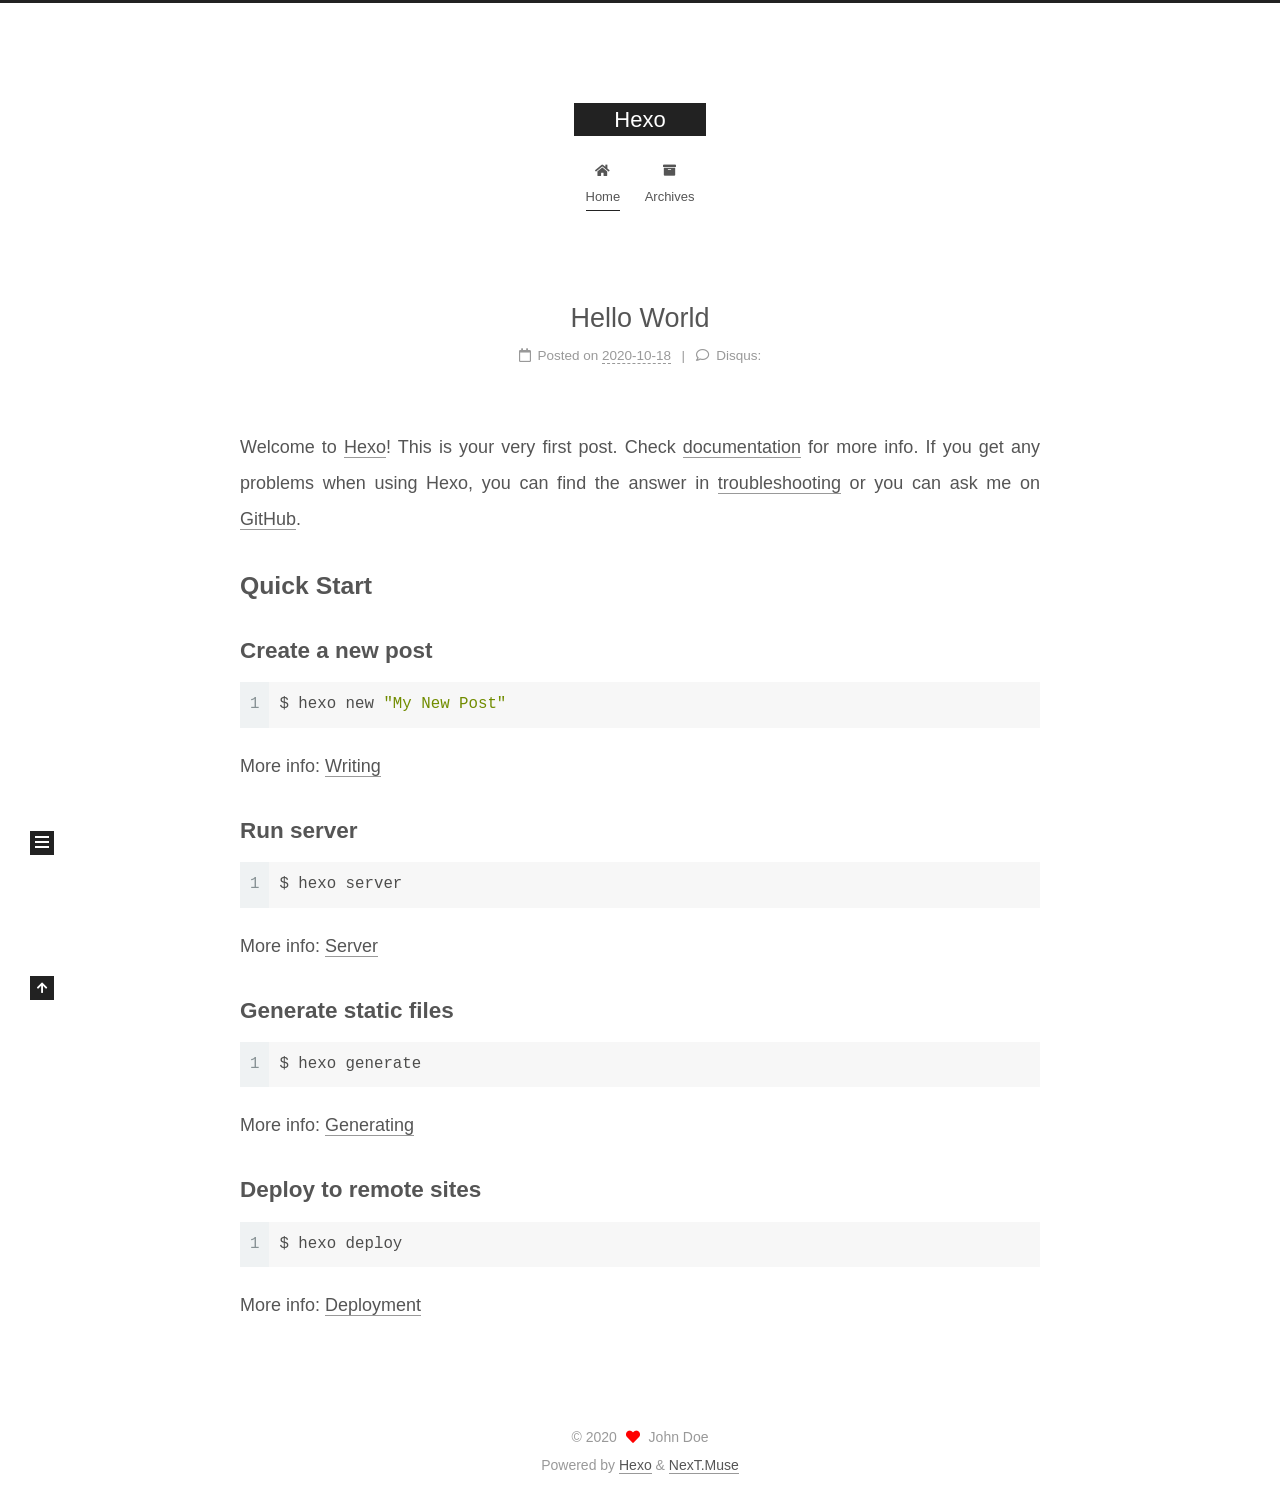
==== commit d556a151: "Site updated: 2020-10-18 01:16:42" ====
--- a/index.html
+++ b/index.html
@@ -173,6 +173,20 @@
             </span>
 
           
+  
+  <span class="post-meta-item">
+    
+      <span class="post-meta-item-icon">
+        <i class="far fa-comment"></i>
+      </span>
+      <span class="post-meta-item-text">Disqus: </span>
+    
+    <a title="disqus" href="/2020/10/18/hello-world/#disqus_thread" itemprop="discussionUrl">
+      <span class="post-comments-count disqus-comment-count" data-disqus-identifier="2020/10/18/hello-world/" itemprop="commentCount"></span>
+    </a>
+  </span>
+  
+  
 
         </div>
       </header>
@@ -365,5 +379,16 @@
 
   
 
+<script>
+  function loadCount() {
+    var d = document, s = d.createElement('script');
+    s.src = 'https://comment.disqus.com/count.js';
+    s.id = 'dsq-count-scr';
+    (d.head || d.body).appendChild(s);
+  }
+  // defer loading until the whole page loading is completed
+  window.addEventListener('load', loadCount, false);
+</script>
+
 </body>
 </html>
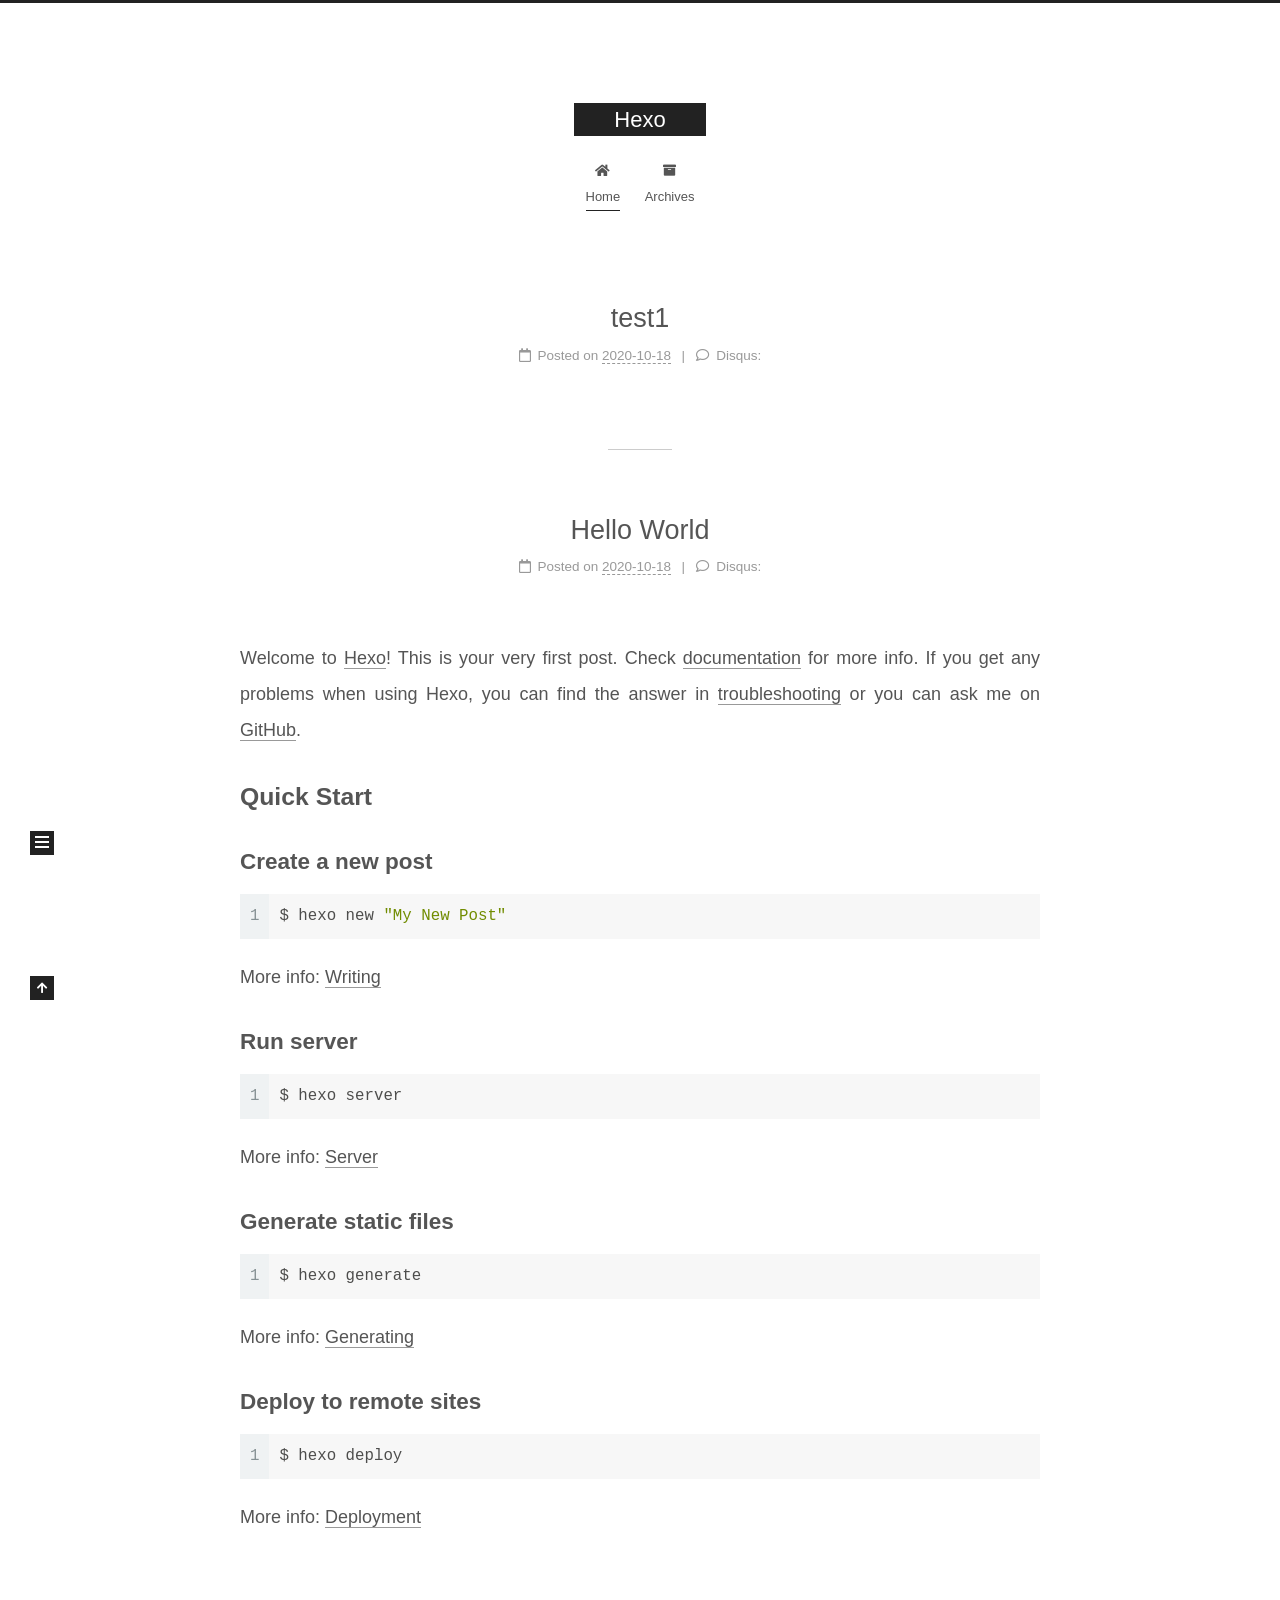
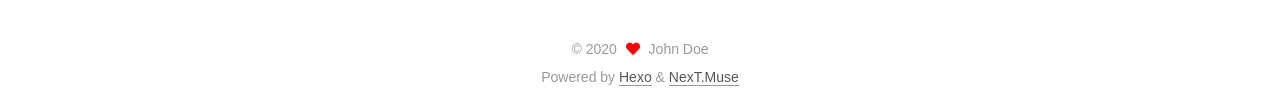
==== commit 8999fa7f: "Site updated: 2020-10-18 01:27:00" ====
--- a/index.html
+++ b/index.html
@@ -141,6 +141,78 @@
 
           <div class="content index posts-expand">
             
+      
+  
+  
+  <article itemscope itemtype="http://schema.org/Article" class="post-block" lang="en">
+    <link itemprop="mainEntityOfPage" href="http://example.com/2020/10/18/test1/">
+
+    <span hidden itemprop="author" itemscope itemtype="http://schema.org/Person">
+      <meta itemprop="image" content="/images/avatar.gif">
+      <meta itemprop="name" content="John Doe">
+      <meta itemprop="description" content="">
+    </span>
+
+    <span hidden itemprop="publisher" itemscope itemtype="http://schema.org/Organization">
+      <meta itemprop="name" content="Hexo">
+    </span>
+      <header class="post-header">
+        <h2 class="post-title" itemprop="name headline">
+          
+            <a href="/2020/10/18/test1/" class="post-title-link" itemprop="url">test1</a>
+        </h2>
+
+        <div class="post-meta">
+            <span class="post-meta-item">
+              <span class="post-meta-item-icon">
+                <i class="far fa-calendar"></i>
+              </span>
+              <span class="post-meta-item-text">Posted on</span>
+              
+
+              <time title="Created: 2020-10-18 01:25:51 / Modified: 01:26:45" itemprop="dateCreated datePublished" datetime="2020-10-18T01:25:51+08:00">2020-10-18</time>
+            </span>
+
+          
+  
+  <span class="post-meta-item">
+    
+      <span class="post-meta-item-icon">
+        <i class="far fa-comment"></i>
+      </span>
+      <span class="post-meta-item-text">Disqus: </span>
+    
+    <a title="disqus" href="/2020/10/18/test1/#disqus_thread" itemprop="discussionUrl">
+      <span class="post-comments-count disqus-comment-count" data-disqus-identifier="2020/10/18/test1/" itemprop="commentCount"></span>
+    </a>
+  </span>
+  
+  
+
+        </div>
+      </header>
+
+    
+    
+    
+    <div class="post-body" itemprop="articleBody">
+
+      
+          
+      
+    </div>
+
+    
+    
+    
+      <footer class="post-footer">
+        <div class="post-eof"></div>
+      </footer>
+  </article>
+  
+  
+  
+
       
   
   
@@ -291,12 +363,21 @@
       <div class="site-state-item site-state-posts">
           <a href="/archives/">
         
-          <span class="site-state-item-count">1</span>
+          <span class="site-state-item-count">2</span>
           <span class="site-state-item-name">posts</span>
         </a>
       </div>
+      <div class="site-state-item site-state-tags">
+        <span class="site-state-item-count">1</span>
+        <span class="site-state-item-name">tags</span>
+      </div>
   </nav>
 </div>
+  <div class="links-of-author motion-element">
+      <span class="links-of-author-item">
+        <a href="https://github.com/jiushizheyang" title="GitHub → https:&#x2F;&#x2F;github.com&#x2F;jiushizheyang" rel="noopener" target="_blank"><i class="fab fa-github fa-fw"></i>GitHub</a>
+      </span>
+  </div>
 
 
 
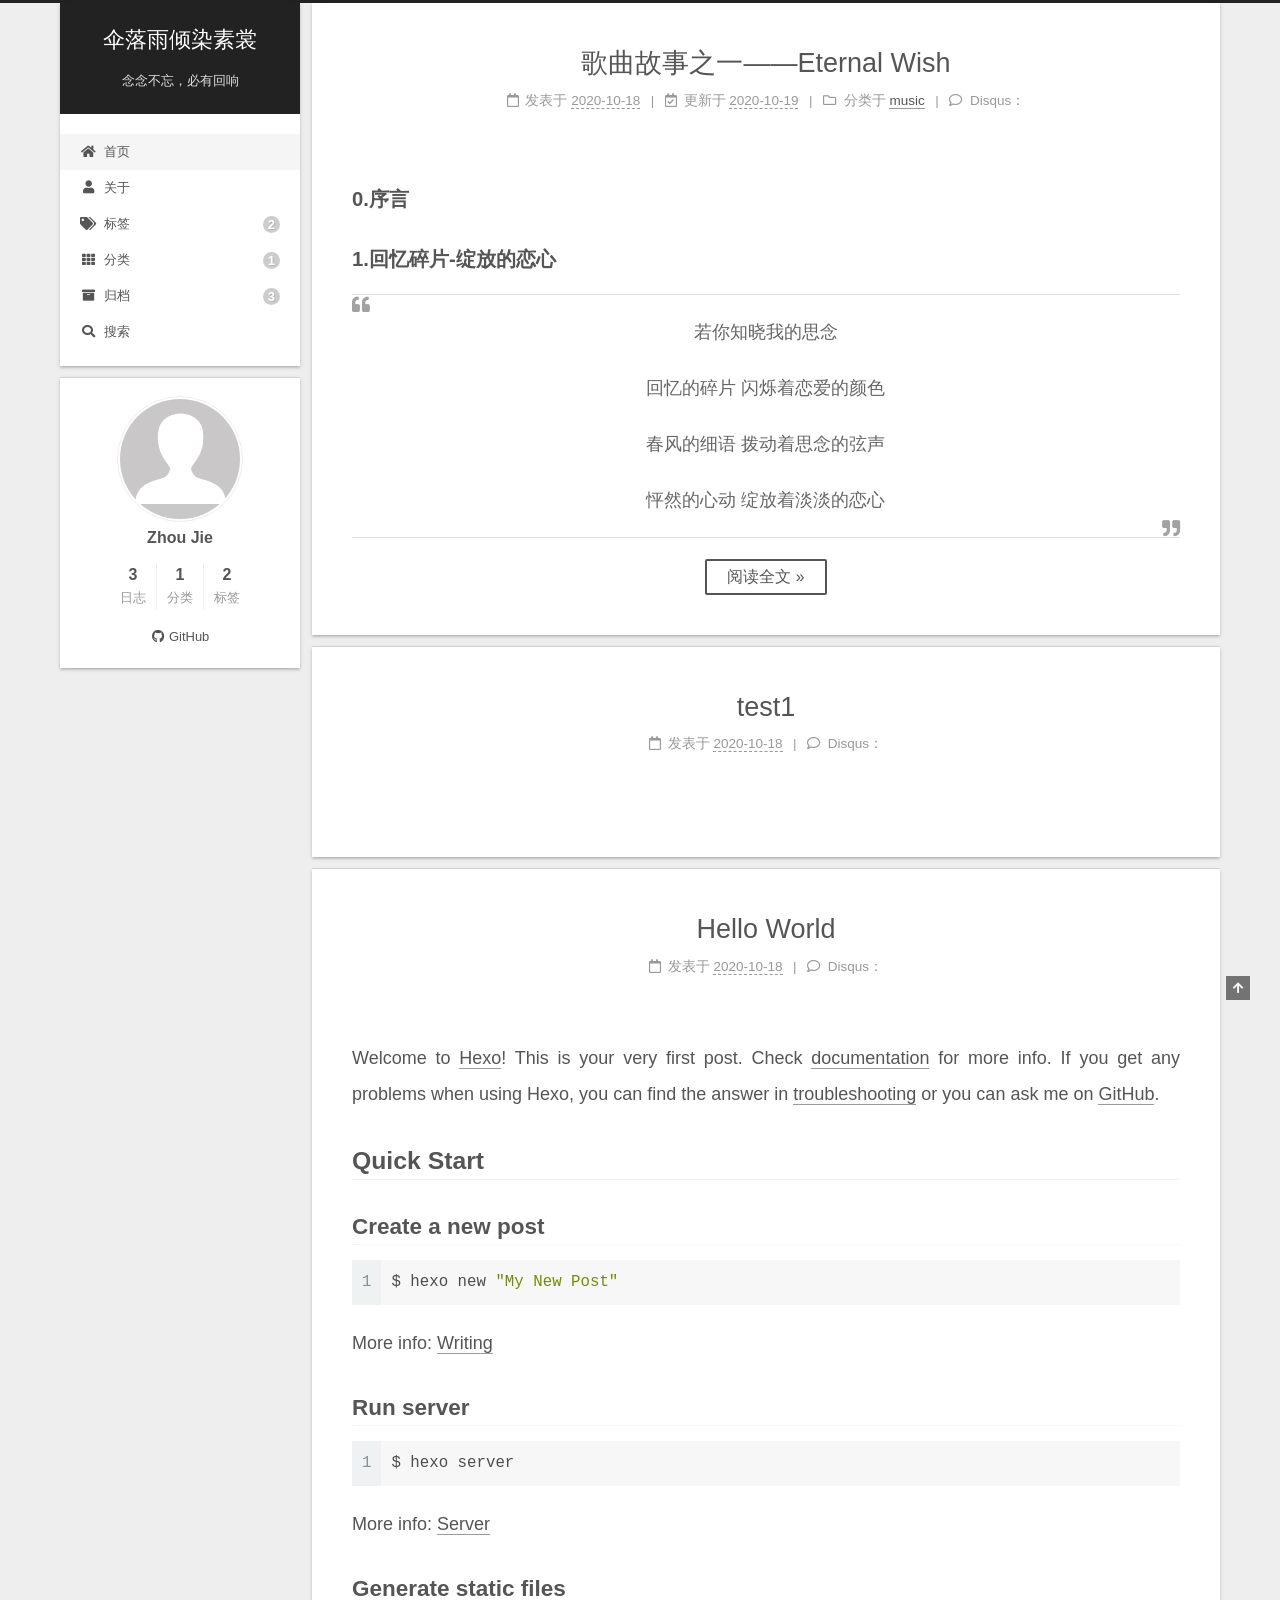
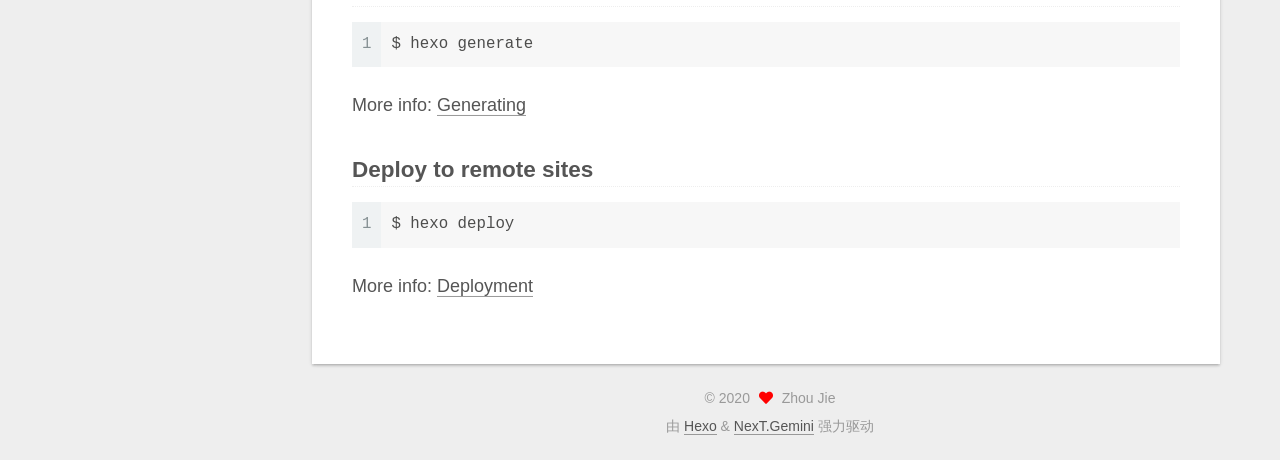
==== commit 81773c83: "Site updated: 2020-10-19 23:05:59" ====
--- a/index.html
+++ b/index.html
@@ -1,5 +1,5 @@
 <!DOCTYPE html>
-<html lang="en">
+<html lang="zh-CN">
 <head>
   <meta charset="UTF-8">
 <meta name="viewport" content="width=device-width, initial-scale=1, maximum-scale=2">
@@ -17,15 +17,15 @@
 
 <script id="hexo-configurations">
     var NexT = window.NexT || {};
-    var CONFIG = {"hostname":"example.com","root":"/","scheme":"Muse","version":"7.8.0","exturl":false,"sidebar":{"position":"left","display":"post","padding":18,"offset":12,"onmobile":false},"copycode":{"enable":false,"show_result":false,"style":null},"back2top":{"enable":true,"sidebar":false,"scrollpercent":false},"bookmark":{"enable":false,"color":"#222","save":"auto"},"fancybox":false,"mediumzoom":false,"lazyload":false,"pangu":false,"comments":{"style":"tabs","active":null,"storage":true,"lazyload":false,"nav":null},"algolia":{"hits":{"per_page":10},"labels":{"input_placeholder":"Search for Posts","hits_empty":"We didn't find any results for the search: ${query}","hits_stats":"${hits} results found in ${time} ms"}},"localsearch":{"enable":false,"trigger":"auto","top_n_per_article":1,"unescape":false,"preload":false},"motion":{"enable":true,"async":false,"transition":{"post_block":"fadeIn","post_header":"slideDownIn","post_body":"slideDownIn","coll_header":"slideLeftIn","sidebar":"slideUpIn"}}};
+    var CONFIG = {"hostname":"example.com","root":"/","scheme":"Gemini","version":"7.8.0","exturl":false,"sidebar":{"position":"left","display":"post","padding":18,"offset":12,"onmobile":false},"copycode":{"enable":false,"show_result":false,"style":null},"back2top":{"enable":true,"sidebar":false,"scrollpercent":false},"bookmark":{"enable":false,"color":"#222","save":"auto"},"fancybox":false,"mediumzoom":false,"lazyload":false,"pangu":false,"comments":{"style":"tabs","active":null,"storage":true,"lazyload":false,"nav":null},"algolia":{"hits":{"per_page":10},"labels":{"input_placeholder":"Search for Posts","hits_empty":"We didn't find any results for the search: ${query}","hits_stats":"${hits} results found in ${time} ms"}},"localsearch":{"enable":true,"trigger":"auto","top_n_per_article":-1,"unescape":false,"preload":false},"motion":{"enable":true,"async":false,"transition":{"post_block":"fadeIn","post_header":"slideDownIn","post_body":"slideDownIn","coll_header":"slideLeftIn","sidebar":"slideUpIn"}},"path":"search.xml"};
   </script>
 
   <meta property="og:type" content="website">
-<meta property="og:title" content="Hexo">
+<meta property="og:title" content="伞落雨倾染素裳">
 <meta property="og:url" content="http://example.com/index.html">
-<meta property="og:site_name" content="Hexo">
-<meta property="og:locale" content="en_US">
-<meta property="article:author" content="John Doe">
+<meta property="og:site_name" content="伞落雨倾染素裳">
+<meta property="og:locale" content="zh_CN">
+<meta property="article:author" content="Zhou Jie">
 <meta name="twitter:card" content="summary">
 
 <link rel="canonical" href="http://example.com/">
@@ -37,11 +37,11 @@
     sidebar: "",
     isHome : true,
     isPost : false,
-    lang   : 'en'
+    lang   : 'zh-CN'
   };
 </script>
 
-  <title>Hexo</title>
+  <title>伞落雨倾染素裳</title>
   
 
 
@@ -72,6 +72,7 @@
   </style>
 </noscript>
 
+<link rel="alternate" href="/atom.xml" title="伞落雨倾染素裳" type="application/atom+xml">
 </head>
 
 <body itemscope itemtype="http://schema.org/WebPage">
@@ -81,7 +82,7 @@
     <header class="header" itemscope itemtype="http://schema.org/WPHeader">
       <div class="header-inner"><div class="site-brand-container">
   <div class="site-nav-toggle">
-    <div class="toggle" aria-label="Toggle navigation bar">
+    <div class="toggle" aria-label="切换导航栏">
       <span class="toggle-line toggle-line-first"></span>
       <span class="toggle-line toggle-line-middle"></span>
       <span class="toggle-line toggle-line-last"></span>
@@ -92,13 +93,15 @@
 
     <a href="/" class="brand" rel="start">
       <span class="logo-line-before"><i></i></span>
-      <h1 class="site-title">Hexo</h1>
+      <h1 class="site-title">伞落雨倾染素裳</h1>
       <span class="logo-line-after"><i></i></span>
     </a>
+      <p class="site-subtitle" itemprop="description">念念不忘，必有回响</p>
   </div>
 
   <div class="site-nav-right">
     <div class="toggle popup-trigger">
+        <i class="fa fa-search fa-fw fa-lg"></i>
     </div>
   </div>
 </div>
@@ -110,19 +113,61 @@
   <ul id="menu" class="main-menu menu">
         <li class="menu-item menu-item-home">
 
-    <a href="/" rel="section"><i class="fa fa-home fa-fw"></i>Home</a>
+    <a href="/" rel="section"><i class="fa fa-home fa-fw"></i>首页</a>
+
+  </li>
+        <li class="menu-item menu-item-about">
+
+    <a href="/about/" rel="section"><i class="fa fa-user fa-fw"></i>关于</a>
+
+  </li>
+        <li class="menu-item menu-item-tags">
+
+    <a href="/tags/" rel="section"><i class="fa fa-tags fa-fw"></i>标签<span class="badge">2</span></a>
+
+  </li>
+        <li class="menu-item menu-item-categories">
+
+    <a href="/categories/" rel="section"><i class="fa fa-th fa-fw"></i>分类<span class="badge">1</span></a>
 
   </li>
         <li class="menu-item menu-item-archives">
 
-    <a href="/archives/" rel="section"><i class="fa fa-archive fa-fw"></i>Archives</a>
+    <a href="/archives/" rel="section"><i class="fa fa-archive fa-fw"></i>归档<span class="badge">3</span></a>
 
   </li>
+      <li class="menu-item menu-item-search">
+        <a role="button" class="popup-trigger"><i class="fa fa-search fa-fw"></i>搜索
+        </a>
+      </li>
   </ul>
 </nav>
 
 
 
+  <div class="search-pop-overlay">
+    <div class="popup search-popup">
+        <div class="search-header">
+  <span class="search-icon">
+    <i class="fa fa-search"></i>
+  </span>
+  <div class="search-input-container">
+    <input autocomplete="off" autocapitalize="off"
+           placeholder="搜索..." spellcheck="false"
+           type="search" class="search-input">
+  </div>
+  <span class="popup-btn-close">
+    <i class="fa fa-times-circle"></i>
+  </span>
+</div>
+<div id="search-result">
+  <div id="no-result">
+    <i class="fa fa-spinner fa-pulse fa-5x fa-fw"></i>
+  </div>
+</div>
+
+    </div>
+  </div>
 
 </div>
     </header>
@@ -144,22 +189,22 @@
       
   
   
-  <article itemscope itemtype="http://schema.org/Article" class="post-block" lang="en">
-    <link itemprop="mainEntityOfPage" href="http://example.com/2020/10/18/test1/">
+  <article itemscope itemtype="http://schema.org/Article" class="post-block" lang="zh-CN">
+    <link itemprop="mainEntityOfPage" href="http://example.com/2020/10/18/Wish/">
 
     <span hidden itemprop="author" itemscope itemtype="http://schema.org/Person">
       <meta itemprop="image" content="/images/avatar.gif">
-      <meta itemprop="name" content="John Doe">
+      <meta itemprop="name" content="Zhou Jie">
       <meta itemprop="description" content="">
     </span>
 
     <span hidden itemprop="publisher" itemscope itemtype="http://schema.org/Organization">
-      <meta itemprop="name" content="Hexo">
+      <meta itemprop="name" content="伞落雨倾染素裳">
     </span>
       <header class="post-header">
         <h2 class="post-title" itemprop="name headline">
           
-            <a href="/2020/10/18/test1/" class="post-title-link" itemprop="url">test1</a>
+            <a href="/2020/10/18/Wish/" class="post-title-link" itemprop="url">歌曲故事之一——Eternal Wish</a>
         </h2>
 
         <div class="post-meta">
@@ -167,10 +212,25 @@
               <span class="post-meta-item-icon">
                 <i class="far fa-calendar"></i>
               </span>
-              <span class="post-meta-item-text">Posted on</span>
-              
-
-              <time title="Created: 2020-10-18 01:25:51 / Modified: 01:26:45" itemprop="dateCreated datePublished" datetime="2020-10-18T01:25:51+08:00">2020-10-18</time>
+              <span class="post-meta-item-text">发表于</span>
+
+              <time title="创建时间：2020-10-18 10:41:00" itemprop="dateCreated datePublished" datetime="2020-10-18T10:41:00+08:00">2020-10-18</time>
+            </span>
+              <span class="post-meta-item">
+                <span class="post-meta-item-icon">
+                  <i class="far fa-calendar-check"></i>
+                </span>
+                <span class="post-meta-item-text">更新于</span>
+                <time title="修改时间：2020-10-19 00:40:11" itemprop="dateModified" datetime="2020-10-19T00:40:11+08:00">2020-10-19</time>
+              </span>
+            <span class="post-meta-item">
+              <span class="post-meta-item-icon">
+                <i class="far fa-folder"></i>
+              </span>
+              <span class="post-meta-item-text">分类于</span>
+                <span itemprop="about" itemscope itemtype="http://schema.org/Thing">
+                  <a href="/categories/music/" itemprop="url" rel="index"><span itemprop="name">music</span></a>
+                </span>
             </span>
 
           
@@ -180,10 +240,10 @@
       <span class="post-meta-item-icon">
         <i class="far fa-comment"></i>
       </span>
-      <span class="post-meta-item-text">Disqus: </span>
-    
-    <a title="disqus" href="/2020/10/18/test1/#disqus_thread" itemprop="discussionUrl">
-      <span class="post-comments-count disqus-comment-count" data-disqus-identifier="2020/10/18/test1/" itemprop="commentCount"></span>
+      <span class="post-meta-item-text">Disqus：</span>
+    
+    <a title="disqus" href="/2020/10/18/Wish/#disqus_thread" itemprop="discussionUrl">
+      <span class="post-comments-count disqus-comment-count" data-disqus-identifier="2020/10/18/Wish/" itemprop="commentCount"></span>
     </a>
   </span>
   
@@ -198,7 +258,23 @@
     <div class="post-body" itemprop="articleBody">
 
       
-          
+          <h4 id="0-序言"><a href="#0-序言" class="headerlink" title="0.序言"></a>0.序言</h4><h4 id="1-回忆碎片-绽放的恋心"><a href="#1-回忆碎片-绽放的恋心" class="headerlink" title="1.回忆碎片-绽放的恋心"></a>1.回忆碎片-绽放的恋心</h4><blockquote class="blockquote-center">
+            <i class="fa fa-quote-left"></i>
+            <p>若你知晓我的思念</p>
+<p>回忆的碎片 闪烁着恋爱的颜色</p>
+<p>春风的细语 拨动着思念的弦声 </p>
+<p>怦然的心动 绽放着淡淡的恋心</p>
+
+            <i class="fa fa-quote-right"></i>
+          </blockquote>
+          <!--noindex-->
+            <div class="post-button">
+              <a class="btn" href="/2020/10/18/Wish/#more" rel="contents">
+                阅读全文 &raquo;
+              </a>
+            </div>
+          <!--/noindex-->
+        
       
     </div>
 
@@ -216,22 +292,22 @@
       
   
   
-  <article itemscope itemtype="http://schema.org/Article" class="post-block" lang="en">
-    <link itemprop="mainEntityOfPage" href="http://example.com/2020/10/18/hello-world/">
+  <article itemscope itemtype="http://schema.org/Article" class="post-block" lang="zh-CN">
+    <link itemprop="mainEntityOfPage" href="http://example.com/2020/10/18/test1/">
 
     <span hidden itemprop="author" itemscope itemtype="http://schema.org/Person">
       <meta itemprop="image" content="/images/avatar.gif">
-      <meta itemprop="name" content="John Doe">
+      <meta itemprop="name" content="Zhou Jie">
       <meta itemprop="description" content="">
     </span>
 
     <span hidden itemprop="publisher" itemscope itemtype="http://schema.org/Organization">
-      <meta itemprop="name" content="Hexo">
+      <meta itemprop="name" content="伞落雨倾染素裳">
     </span>
       <header class="post-header">
         <h2 class="post-title" itemprop="name headline">
           
-            <a href="/2020/10/18/hello-world/" class="post-title-link" itemprop="url">Hello World</a>
+            <a href="/2020/10/18/test1/" class="post-title-link" itemprop="url">test1</a>
         </h2>
 
         <div class="post-meta">
@@ -239,9 +315,10 @@
               <span class="post-meta-item-icon">
                 <i class="far fa-calendar"></i>
               </span>
-              <span class="post-meta-item-text">Posted on</span>
-
-              <time title="Created: 2020-10-18 00:19:51" itemprop="dateCreated datePublished" datetime="2020-10-18T00:19:51+08:00">2020-10-18</time>
+              <span class="post-meta-item-text">发表于</span>
+              
+
+              <time title="创建时间：2020-10-18 01:25:51 / 修改时间：01:26:45" itemprop="dateCreated datePublished" datetime="2020-10-18T01:25:51+08:00">2020-10-18</time>
             </span>
 
           
@@ -251,7 +328,78 @@
       <span class="post-meta-item-icon">
         <i class="far fa-comment"></i>
       </span>
-      <span class="post-meta-item-text">Disqus: </span>
+      <span class="post-meta-item-text">Disqus：</span>
+    
+    <a title="disqus" href="/2020/10/18/test1/#disqus_thread" itemprop="discussionUrl">
+      <span class="post-comments-count disqus-comment-count" data-disqus-identifier="2020/10/18/test1/" itemprop="commentCount"></span>
+    </a>
+  </span>
+  
+  
+
+        </div>
+      </header>
+
+    
+    
+    
+    <div class="post-body" itemprop="articleBody">
+
+      
+          
+      
+    </div>
+
+    
+    
+    
+      <footer class="post-footer">
+        <div class="post-eof"></div>
+      </footer>
+  </article>
+  
+  
+  
+
+      
+  
+  
+  <article itemscope itemtype="http://schema.org/Article" class="post-block" lang="zh-CN">
+    <link itemprop="mainEntityOfPage" href="http://example.com/2020/10/18/hello-world/">
+
+    <span hidden itemprop="author" itemscope itemtype="http://schema.org/Person">
+      <meta itemprop="image" content="/images/avatar.gif">
+      <meta itemprop="name" content="Zhou Jie">
+      <meta itemprop="description" content="">
+    </span>
+
+    <span hidden itemprop="publisher" itemscope itemtype="http://schema.org/Organization">
+      <meta itemprop="name" content="伞落雨倾染素裳">
+    </span>
+      <header class="post-header">
+        <h2 class="post-title" itemprop="name headline">
+          
+            <a href="/2020/10/18/hello-world/" class="post-title-link" itemprop="url">Hello World</a>
+        </h2>
+
+        <div class="post-meta">
+            <span class="post-meta-item">
+              <span class="post-meta-item-icon">
+                <i class="far fa-calendar"></i>
+              </span>
+              <span class="post-meta-item-text">发表于</span>
+
+              <time title="创建时间：2020-10-18 00:19:51" itemprop="dateCreated datePublished" datetime="2020-10-18T00:19:51+08:00">2020-10-18</time>
+            </span>
+
+          
+  
+  <span class="post-meta-item">
+    
+      <span class="post-meta-item-icon">
+        <i class="far fa-comment"></i>
+      </span>
+      <span class="post-meta-item-text">Disqus：</span>
     
     <a title="disqus" href="/2020/10/18/hello-world/#disqus_thread" itemprop="discussionUrl">
       <span class="post-comments-count disqus-comment-count" data-disqus-identifier="2020/10/18/hello-world/" itemprop="commentCount"></span>
@@ -341,10 +489,10 @@
 
       <ul class="sidebar-nav motion-element">
         <li class="sidebar-nav-toc">
-          Table of Contents
+          文章目录
         </li>
         <li class="sidebar-nav-overview">
-          Overview
+          站点概览
         </li>
       </ul>
 
@@ -355,7 +503,9 @@
 
       <div class="site-overview-wrap sidebar-panel">
         <div class="site-author motion-element" itemprop="author" itemscope itemtype="http://schema.org/Person">
-  <p class="site-author-name" itemprop="name">John Doe</p>
+    <img class="site-author-image" itemprop="image" alt="Zhou Jie"
+      src="/images/avatar.gif">
+  <p class="site-author-name" itemprop="name">Zhou Jie</p>
   <div class="site-description" itemprop="description"></div>
 </div>
 <div class="site-state-wrap motion-element">
@@ -363,13 +513,21 @@
       <div class="site-state-item site-state-posts">
           <a href="/archives/">
         
-          <span class="site-state-item-count">2</span>
-          <span class="site-state-item-name">posts</span>
+          <span class="site-state-item-count">3</span>
+          <span class="site-state-item-name">日志</span>
         </a>
       </div>
+      <div class="site-state-item site-state-categories">
+            <a href="/categories/">
+          
+        <span class="site-state-item-count">1</span>
+        <span class="site-state-item-name">分类</span></a>
+      </div>
       <div class="site-state-item site-state-tags">
-        <span class="site-state-item-count">1</span>
-        <span class="site-state-item-name">tags</span>
+            <a href="/tags/">
+          
+        <span class="site-state-item-count">2</span>
+        <span class="site-state-item-name">标签</span></a>
       </div>
   </nav>
 </div>
@@ -404,9 +562,9 @@
   <span class="with-love">
     <i class="fa fa-heart"></i>
   </span>
-  <span class="author" itemprop="copyrightHolder">John Doe</span>
+  <span class="author" itemprop="copyrightHolder">Zhou Jie</span>
 </div>
-  <div class="powered-by">Powered by <a href="https://hexo.io/" class="theme-link" rel="noopener" target="_blank">Hexo</a> & <a href="https://muse.theme-next.org/" class="theme-link" rel="noopener" target="_blank">NexT.Muse</a>
+  <div class="powered-by">由 <a href="https://hexo.io/" class="theme-link" rel="noopener" target="_blank">Hexo</a> & <a href="https://theme-next.org/" class="theme-link" rel="noopener" target="_blank">NexT.Gemini</a> 强力驱动
   </div>
 
         
@@ -432,7 +590,7 @@
 <script src="/js/motion.js"></script>
 
 
-<script src="/js/schemes/muse.js"></script>
+<script src="/js/schemes/pisces.js"></script>
 
 
 <script src="/js/next-boot.js"></script>
@@ -443,6 +601,10 @@
   
 
 
+
+
+  
+<script src="/js/local-search.js"></script>
 
 
 
--- a/css/main.css
+++ b/css/main.css
@@ -1,5 +1,5 @@
 :root {
-  --body-bg-color: #fff;
+  --body-bg-color: #eee;
   --content-bg-color: #fff;
   --card-bg-color: #f5f5f5;
   --text-color: #555;
@@ -11,11 +11,11 @@
   --table-row-odd-bg-color: #f9f9f9;
   --table-row-hover-bg-color: #f5f5f5;
   --menu-item-bg-color: #f5f5f5;
-  --btn-default-bg: #222;
-  --btn-default-color: #fff;
-  --btn-default-border-color: #222;
-  --btn-default-hover-bg: #fff;
-  --btn-default-hover-color: #222;
+  --btn-default-bg: #fff;
+  --btn-default-color: #555;
+  --btn-default-border-color: #555;
+  --btn-default-hover-bg: #222;
+  --btn-default-hover-color: #fff;
   --btn-default-hover-border-color: #222;
 }
 html {
@@ -314,7 +314,7 @@
 .btn {
   background: var(--btn-default-bg);
   border: 2px solid var(--btn-default-border-color);
-  border-radius: 0;
+  border-radius: 2px;
   color: var(--btn-default-color);
   display: inline-block;
   font-size: 0.875em;
@@ -921,16 +921,16 @@
 }
 .main-inner {
   margin: 0 auto;
-  width: 700px;
+  width: calc(100% - 20px);
 }
 @media (min-width: 1200px) {
   .main-inner {
-    width: 800px;
+    width: 1160px;
   }
 }
 @media (min-width: 1600px) {
   .main-inner {
-    width: 900px;
+    width: 73%;
   }
 }
 @media (max-width: 767px) {
@@ -943,16 +943,16 @@
 }
 .header-inner {
   margin: 0 auto;
-  width: 700px;
+  width: calc(100% - 20px);
 }
 @media (min-width: 1200px) {
   .header-inner {
-    width: 800px;
+    width: 1160px;
   }
 }
 @media (min-width: 1600px) {
   .header-inner {
-    width: 900px;
+    width: 73%;
   }
 }
 .site-brand-container {
@@ -991,7 +991,7 @@
   margin: 0;
 }
 .site-subtitle {
-  color: #999;
+  color: #ddd;
   font-size: 0.8125em;
   margin: 10px 0;
 }
@@ -1136,22 +1136,23 @@
   display: inline-block;
 }
 .site-author-image {
-  border: 2px solid #333;
+  border: 1px solid #eee;
   display: block;
   margin: 0 auto;
-  max-width: 96px;
+  max-width: 120px;
   padding: 2px;
+  border-radius: 50%;
 }
 .site-author-name {
-  color: #f5f5f5;
-  font-weight: normal;
-  margin: 5px 0 0;
+  color: var(--text-color);
+  font-weight: 600;
+  margin: 0;
   text-align: center;
 }
 .site-description {
   color: #999;
-  font-size: 1em;
-  margin-top: 5px;
+  font-size: 0.8125em;
+  margin-top: 0;
   text-align: center;
 }
 .links-of-author {
@@ -1168,7 +1169,7 @@
 }
 .links-of-author a::before,
 .links-of-author span.exturl::before {
-  background: #9ffcfe;
+  background: #aa47ff;
   border-radius: 50%;
   content: ' ';
   display: inline-block;
@@ -1246,7 +1247,7 @@
 }
 .sidebar-nav li {
   border-bottom: 1px solid transparent;
-  color: #666;
+  color: var(--text-color);
   cursor: pointer;
   display: inline-block;
   font-size: 0.875em;
@@ -1255,14 +1256,14 @@
   margin-left: 10px;
 }
 .sidebar-nav li:hover {
-  color: #f5f5f5;
+  color: #fc6423;
 }
 .sidebar-nav .sidebar-nav-active {
-  border-bottom-color: #87daff;
-  color: #87daff;
+  border-bottom-color: #fc6423;
+  color: #fc6423;
 }
 .sidebar-nav .sidebar-nav-active:hover {
-  color: #87daff;
+  color: #fc6423;
 }
 .sidebar-panel {
   display: none;
@@ -1291,7 +1292,7 @@
   }
 }
 .sidebar-toggle:hover .toggle-line {
-  background: #87daff;
+  background: #fc6423;
 }
 .post-toc {
   font-size: 0.875em;
@@ -1330,14 +1331,14 @@
   display: block;
 }
 .post-toc .nav .active > a {
-  border-bottom-color: #87daff;
-  color: #87daff;
+  border-bottom-color: #fc6423;
+  color: #fc6423;
 }
 .post-toc .nav .active-current > a {
-  color: #87daff;
+  color: #fc6423;
 }
 .post-toc .nav .active-current > a:hover {
-  color: #87daff;
+  color: #fc6423;
 }
 .site-state {
   display: flex;
@@ -1352,20 +1353,20 @@
   padding: 0 15px;
 }
 .site-state-item:not(:first-child) {
-  border-left: 1px solid #333;
+  border-left: 1px solid #eee;
 }
 .site-state-item a {
   border-bottom: none;
 }
 .site-state-item-count {
   display: block;
-  font-size: 1.25em;
+  font-size: 1em;
   font-weight: 600;
   text-align: center;
 }
 .site-state-item-name {
-  color: inherit;
-  font-size: 0.875em;
+  color: #999;
+  font-size: 0.8125em;
 }
 .footer {
   color: #999;
@@ -1382,16 +1383,16 @@
   box-sizing: border-box;
   margin: 0 auto;
   text-align: center;
-  width: 700px;
+  width: calc(100% - 20px);
 }
 @media (min-width: 1200px) {
   .footer-inner {
-    width: 800px;
+    width: 1160px;
   }
 }
 @media (min-width: 1600px) {
   .footer-inner {
-    width: 900px;
+    width: 73%;
   }
 }
 .languages {
@@ -1414,6 +1415,7 @@
   color: #ff0000;
   display: inline-block;
   margin: 0 5px;
+  animation: iconAnimate 1.33s ease-in-out infinite;
 }
 .powered-by,
 .theme-info {
@@ -1489,7 +1491,7 @@
   color: #fff;
   cursor: pointer;
   left: 30px;
-  opacity: 1;
+  opacity: 0.6;
   padding: 0 6px;
   position: fixed;
   transition-property: bottom;
@@ -1500,10 +1502,10 @@
   display: none;
 }
 .back-to-top:hover {
-  color: #87daff;
+  color: #fc6423;
 }
 .back-to-top.back-to-top-on {
-  bottom: 19px;
+  bottom: 30px;
 }
 @media (max-width: 991px) {
   .back-to-top {
@@ -2141,151 +2143,533 @@
 .tag-cloud a:hover {
   color: var(--link-hover-color) !important;
 }
+.search-pop-overlay {
+  background: rgba(0,0,0,0);
+  height: 100%;
+  left: 0;
+  position: fixed;
+  top: 0;
+  transition: visibility 0s linear 0.2s, background 0.2s;
+  visibility: hidden;
+  width: 100%;
+  z-index: 1400;
+}
+.search-pop-overlay.search-active {
+  background: rgba(0,0,0,0.3);
+  transition: background 0.2s;
+  visibility: visible;
+}
+.search-popup {
+  background: var(--card-bg-color);
+  border-radius: 5px;
+  height: 80%;
+  left: calc(50% - 350px);
+  position: fixed;
+  top: 10%;
+  transform: scale(0);
+  transition: transform 0.2s;
+  width: 700px;
+  z-index: 1500;
+}
+.search-active .search-popup {
+  transform: scale(1);
+}
 @media (max-width: 767px) {
-  .header-inner,
-  .main-inner,
-  .footer-inner {
-    width: auto;
-  }
-}
-.header-inner {
-  padding-top: 100px;
-}
-@media (max-width: 767px) {
-  .header-inner {
-    padding-top: 50px;
-  }
-}
-.main-inner {
-  padding-bottom: 60px;
-}
-.content {
-  padding-top: 70px;
-}
-@media (max-width: 767px) {
-  .content {
-    padding-top: 35px;
-  }
-}
-embed {
-  display: block;
-  margin: 0 auto 25px auto;
-}
-.custom-logo .site-meta-headline {
-  text-align: center;
-}
-.custom-logo .site-title {
-  color: #222;
-  margin: 10px auto 0;
-}
-.custom-logo .site-title a {
-  border: 0;
-}
-.custom-logo-image {
-  background: #fff;
-  margin: 0 auto;
-  max-width: 150px;
-  padding: 5px;
-}
-.brand {
-  background: var(--btn-default-bg);
-}
-@media (max-width: 767px) {
-  .site-nav {
-    border-bottom: 1px solid #ddd;
-    border-top: 1px solid #ddd;
+  .search-popup {
+    border-radius: 0;
+    height: 100%;
     left: 0;
     margin: 0;
-    padding: 0;
+    top: 0;
     width: 100%;
   }
 }
-@media (max-width: 767px) {
-  .menu {
-    text-align: left;
-  }
-}
-.menu-item-active a,
-.menu .menu-item a:hover,
-.menu .menu-item span.exturl:hover {
+.search-popup .search-icon,
+.search-popup .popup-btn-close {
+  color: #999;
+  font-size: 18px;
+  padding: 0 10px;
+}
+.search-popup .popup-btn-close {
+  cursor: pointer;
+}
+.search-popup .popup-btn-close:hover .fa {
+  color: #222;
+}
+.search-popup .search-header {
+  background: #eee;
+  border-top-left-radius: 5px;
+  border-top-right-radius: 5px;
+  display: flex;
+  padding: 5px;
+}
+.search-popup input.search-input {
   background: transparent;
-  border-bottom: 1px solid var(--link-hover-color) !important;
-}
-@media (max-width: 767px) {
-  .menu-item-active a,
-  .menu .menu-item a:hover,
-  .menu .menu-item span.exturl:hover {
-    border-bottom: 1px dotted #ddd !important;
-  }
-}
-@media (max-width: 767px) {
-  .menu .menu-item {
-    margin: 0 10px;
-  }
+  border: 0;
+  outline: 0;
+  width: 100%;
+}
+.search-popup input.search-input::-webkit-search-cancel-button {
+  display: none;
+}
+.search-popup .search-input-container {
+  flex-grow: 1;
+  padding: 2px;
+}
+.search-popup ul.search-result-list {
+  margin: 0 5px;
+  padding: 0;
+  width: 100%;
+}
+.search-popup p.search-result {
+  border-bottom: 1px dashed #ccc;
+  padding: 5px 0;
+}
+.search-popup a.search-result-title {
+  font-weight: bold;
+}
+.search-popup .search-keyword {
+  border-bottom: 1px dashed #ff2a2a;
+  color: #ff2a2a;
+  font-weight: bold;
+}
+.search-popup #search-result {
+  display: flex;
+  height: calc(100% - 55px);
+  overflow: auto;
+  padding: 5px 25px;
+}
+.search-popup #no-result {
+  color: #ccc;
+  margin: auto;
+}
+.popular-posts-header {
+  border-bottom: 1px solid #eee;
+  display: block;
+  font-size: 1.125em;
+  margin-bottom: 10px;
+  margin-top: 60px;
+}
+.popular-posts {
+  padding: 0;
+}
+.popular-posts .popular-posts-item {
+  margin-left: 2em;
+}
+.popular-posts .popular-posts-item .popular-posts-title {
+  font-size: 0.875em;
+  font-weight: normal;
+  line-height: 2.4;
+  margin: 0;
+}
+.header {
+  margin: 0 auto;
+  position: relative;
+  width: calc(100% - 20px);
+}
+@media (min-width: 1200px) {
+  .header {
+    width: 1160px;
+  }
+}
+@media (min-width: 1600px) {
+  .header {
+    width: 73%;
+  }
+}
+@media (max-width: 991px) {
+  .header {
+    width: auto;
+  }
+}
+.header-inner {
+  background: var(--content-bg-color);
+  border-radius: initial;
+  box-shadow: 0 2px 2px 0 rgba(0,0,0,0.12), 0 3px 1px -2px rgba(0,0,0,0.06), 0 1px 5px 0 rgba(0,0,0,0.12);
+  overflow: hidden;
+  padding: 0;
+  position: absolute;
+  top: 0;
+  width: 240px;
+}
+@media (min-width: 1200px) {
+  .header-inner {
+    width: 240px;
+  }
+}
+@media (max-width: 991px) {
+  .header-inner {
+    border-radius: initial;
+    position: relative;
+    width: auto;
+  }
+}
+.main-inner {
+  align-items: flex-start;
+  display: flex;
+  justify-content: space-between;
+  flex-direction: row-reverse;
+}
+@media (max-width: 991px) {
+  .main-inner {
+    width: auto;
+  }
+}
+.content-wrap {
+  background: var(--content-bg-color);
+  border-radius: initial;
+  box-shadow: 0 2px 2px 0 rgba(0,0,0,0.12), 0 3px 1px -2px rgba(0,0,0,0.06), 0 1px 5px 0 rgba(0,0,0,0.12);
+  box-sizing: border-box;
+  padding: 40px;
+  width: calc(100% - 252px);
+}
+@media (max-width: 991px) {
+  .content-wrap {
+    border-radius: initial;
+    padding: 20px;
+    width: 100%;
+  }
+}
+.footer-inner {
+  padding-left: 260px;
+}
+.back-to-top {
+  left: auto;
+  right: 30px;
+}
+@media (max-width: 991px) {
+  .back-to-top {
+    right: 20px;
+  }
+}
+@media (max-width: 991px) {
+  .footer-inner {
+    padding-left: 0;
+    padding-right: 0;
+    width: auto;
+  }
+}
+.site-brand-container {
+  background: #222;
+}
+@media (max-width: 991px) {
+  .site-brand-container {
+    box-shadow: 0 0 16px rgba(0,0,0,0.5);
+  }
+}
+.site-meta {
+  padding: 20px 0;
+}
+.brand {
+  padding: 0;
+}
+.site-subtitle {
+  margin: 10px 10px 0;
+}
+.custom-logo-image {
+  margin-top: 20px;
+}
+@media (max-width: 991px) {
+  .custom-logo-image {
+    display: none;
+  }
+}
+@media (min-width: 768px) and (max-width: 991px) {
+  .site-nav-toggle,
+  .site-nav-right {
+    display: flex;
+    flex-direction: column;
+    justify-content: center;
+  }
+}
+.site-nav-toggle .toggle,
+.site-nav-right .toggle {
+  color: #fff;
+}
+.site-nav-toggle .toggle .toggle-line,
+.site-nav-right .toggle .toggle-line {
+  background: #fff;
+}
+@media (min-width: 768px) and (max-width: 991px) {
+  .site-nav {
+    display: none;
+  }
+}
+.menu .menu-item {
+  display: block;
+  margin: 0;
 }
 .menu .menu-item a,
 .menu .menu-item span.exturl {
-  border-bottom: 1px solid transparent;
-}
-@media (max-width: 767px) {
-  .menu .menu-item a,
-  .menu .menu-item span.exturl {
-    padding: 5px 10px;
-  }
-}
-@media (min-width: 768px) {
-  .menu .menu-item .fa,
-  .menu .menu-item .fab,
-  .menu .menu-item .far,
-  .menu .menu-item .fas {
-    display: block;
-    line-height: 2;
-    margin-right: 0;
-    width: 100%;
+  padding: 5px 20px;
+  position: relative;
+  text-align: left;
+  transition-property: background-color;
+}
+@media (max-width: 991px) {
+  .menu .menu-item.menu-item-search {
+    display: none;
   }
 }
 .menu .menu-item .badge {
-  background: #eee;
-  padding: 1px 4px;
+  background: #ccc;
+  border-radius: 10px;
+  color: #fff;
+  float: right;
+  padding: 2px 5px;
+  text-shadow: 1px 1px 0 rgba(0,0,0,0.1);
+  vertical-align: middle;
 }
 .sub-menu {
-  margin: 10px 0;
+  background: var(--content-bg-color);
+  border-bottom: 1px solid #ddd;
+  margin: 0;
+  padding: 6px 0;
 }
 .sub-menu .menu-item {
   display: inline-block;
 }
+.sub-menu .menu-item a,
+.sub-menu .menu-item span.exturl {
+  background: transparent;
+  margin: 5px 10px;
+  padding: initial;
+}
+.sub-menu .menu-item a:hover,
+.sub-menu .menu-item span.exturl:hover {
+  background: transparent;
+  color: #fc6423;
+}
+.sub-menu .menu-item-active a {
+  border-bottom-color: #fc6423;
+  color: #fc6423;
+}
+.sub-menu .menu-item-active a:hover {
+  border-bottom-color: #fc6423;
+}
 .sidebar {
-  left: -320px;
-}
-.sidebar.sidebar-active {
-  left: 0;
-}
-.sidebar {
-  width: 320px;
-  z-index: 1200;
-  transition-delay: 0s;
-  transition-duration: 0.2s;
-  transition-timing-function: ease-out;
-}
-.sidebar a,
-.sidebar span.exturl {
-  border-bottom-color: #555;
-  color: #999;
-}
-.sidebar a:hover,
-.sidebar span.exturl:hover {
-  border-bottom-color: #eee;
-  color: #eee;
-}
-.links-of-blogroll-item {
-  padding: 2px 10px;
-}
-.links-of-blogroll-item a,
-.links-of-blogroll-item span.exturl {
+  background: var(--body-bg-color);
+  box-shadow: none;
+  margin-top: 100%;
+  position: static;
+  width: 240px;
+}
+@media (max-width: 991px) {
+  .sidebar {
+    display: none;
+  }
+}
+.sidebar-toggle {
+  display: none;
+}
+.sidebar-inner {
+  background: var(--content-bg-color);
+  border-radius: initial;
+  box-shadow: 0 2px 2px 0 rgba(0,0,0,0.12), 0 3px 1px -2px rgba(0,0,0,0.06), 0 1px 5px 0 rgba(0,0,0,0.12), 0 -1px 0.5px 0 rgba(0,0,0,0.09);
+  box-sizing: border-box;
+  color: var(--text-color);
+  width: 240px;
+  opacity: 0;
+}
+.sidebar-inner.affix {
+  position: fixed;
+  top: 12px;
+}
+.sidebar-inner.affix-bottom {
+  position: absolute;
+}
+.site-state-item {
+  padding: 0 10px;
+}
+.sidebar-button {
+  border-bottom: 1px dotted #ccc;
+  border-top: 1px dotted #ccc;
+  margin-top: 10px;
+  text-align: center;
+}
+.sidebar-button a {
+  border: 0;
+  color: #fc6423;
+  display: block;
+}
+.sidebar-button a:hover {
+  background: none;
+  border: 0;
+  color: #e34603;
+}
+.sidebar-button a:hover .fa,
+.sidebar-button a:hover .fab,
+.sidebar-button a:hover .far,
+.sidebar-button a:hover .fas {
+  color: #e34603;
+}
+.links-of-author {
+  display: flex;
+  flex-wrap: wrap;
+  margin-top: 10px;
+  justify-content: center;
+}
+.links-of-author-item {
+  margin: 5px 0 0;
+  width: 50%;
+}
+.links-of-author-item a,
+.links-of-author-item span.exturl {
   box-sizing: border-box;
   display: inline-block;
-  max-width: 280px;
+  margin-bottom: 0;
+  margin-right: 0;
+  max-width: 216px;
   overflow: hidden;
+  padding: 0 5px;
   text-overflow: ellipsis;
   white-space: nowrap;
 }
+.links-of-author-item a,
+.links-of-author-item span.exturl {
+  border-bottom: none;
+  display: block;
+  text-decoration: none;
+}
+.links-of-author-item a::before,
+.links-of-author-item span.exturl::before {
+  display: none;
+}
+.links-of-author-item a:hover,
+.links-of-author-item span.exturl:hover {
+  background: var(--body-bg-color);
+  border-radius: 4px;
+}
+.links-of-author-item .fa,
+.links-of-author-item .fab,
+.links-of-author-item .far,
+.links-of-author-item .fas {
+  margin-right: 2px;
+}
+.links-of-blogroll-item {
+  padding: 0;
+}
+.content-wrap {
+  background: initial;
+  box-shadow: initial;
+  padding: initial;
+}
+.post-block {
+  background: var(--content-bg-color);
+  border-radius: initial;
+  box-shadow: 0 2px 2px 0 rgba(0,0,0,0.12), 0 3px 1px -2px rgba(0,0,0,0.06), 0 1px 5px 0 rgba(0,0,0,0.12);
+  padding: 40px;
+}
+.post-block + .post-block {
+  border-radius: initial;
+  box-shadow: 0 2px 2px 0 rgba(0,0,0,0.12), 0 3px 1px -2px rgba(0,0,0,0.06), 0 1px 5px 0 rgba(0,0,0,0.12), 0 -1px 0.5px 0 rgba(0,0,0,0.09);
+  margin-top: 12px;
+}
+.comments {
+  background: var(--content-bg-color);
+  border-radius: initial;
+  box-shadow: 0 2px 2px 0 rgba(0,0,0,0.12), 0 3px 1px -2px rgba(0,0,0,0.06), 0 1px 5px 0 rgba(0,0,0,0.12), 0 -1px 0.5px 0 rgba(0,0,0,0.09);
+  margin-top: 12px;
+  padding: 40px;
+}
+.tabs-comment {
+  margin-top: 1em;
+}
+.content {
+  padding-top: initial;
+}
+.post-eof {
+  display: none;
+}
+.pagination {
+  background: var(--content-bg-color);
+  border-radius: initial;
+  border-top: initial;
+  box-shadow: 0 2px 2px 0 rgba(0,0,0,0.12), 0 3px 1px -2px rgba(0,0,0,0.06), 0 1px 5px 0 rgba(0,0,0,0.12), 0 -1px 0.5px 0 rgba(0,0,0,0.09);
+  margin: 12px 0 0;
+  padding: 10px 0 10px;
+}
+.pagination .prev,
+.pagination .next,
+.pagination .page-number {
+  margin-bottom: initial;
+  top: initial;
+}
+.main {
+  padding-bottom: initial;
+}
+.footer {
+  bottom: auto;
+}
+.sub-menu {
+  border-bottom: initial;
+  box-shadow: 0 2px 2px 0 rgba(0,0,0,0.12), 0 3px 1px -2px rgba(0,0,0,0.06), 0 1px 5px 0 rgba(0,0,0,0.12);
+}
+.sub-menu + .content .post-block {
+  box-shadow: 0 2px 2px 0 rgba(0,0,0,0.12), 0 3px 1px -2px rgba(0,0,0,0.06), 0 1px 5px 0 rgba(0,0,0,0.12), 0 -1px 0.5px 0 rgba(0,0,0,0.09);
+  margin-top: 12px;
+}
+@media (min-width: 768px) and (max-width: 991px) {
+  .sub-menu + .content .post-block {
+    margin-top: 10px;
+  }
+}
+@media (max-width: 767px) {
+  .sub-menu + .content .post-block {
+    margin-top: 8px;
+  }
+}
+.post-body h1,
+.post-body h2 {
+  border-bottom: 1px solid #eee;
+}
+.post-body h3 {
+  border-bottom: 1px dotted #eee;
+}
+@media (min-width: 768px) and (max-width: 991px) {
+  .content-wrap {
+    padding: 10px;
+  }
+  .posts-expand .post-button {
+    margin-top: 20px;
+  }
+  .post-block {
+    border-radius: initial;
+    box-shadow: 0 2px 2px 0 rgba(0,0,0,0.12), 0 3px 1px -2px rgba(0,0,0,0.06), 0 1px 5px 0 rgba(0,0,0,0.12), 0 -1px 0.5px 0 rgba(0,0,0,0.09);
+    padding: 20px;
+  }
+  .post-block + .post-block {
+    margin-top: 10px;
+  }
+  .comments {
+    margin-top: 10px;
+    padding: 10px 20px;
+  }
+  .pagination {
+    margin: 10px 0 0;
+  }
+}
+@media (max-width: 767px) {
+  .content-wrap {
+    padding: 8px;
+  }
+  .posts-expand .post-button {
+    margin: 12px 0;
+  }
+  .post-block {
+    border-radius: initial;
+    box-shadow: 0 2px 2px 0 rgba(0,0,0,0.12), 0 3px 1px -2px rgba(0,0,0,0.06), 0 1px 5px 0 rgba(0,0,0,0.12), 0 -1px 0.5px 0 rgba(0,0,0,0.09);
+    min-height: auto;
+    padding: 12px;
+  }
+  .post-block + .post-block {
+    margin-top: 8px;
+  }
+  .comments {
+    margin-top: 8px;
+    padding: 10px 12px;
+  }
+  .pagination {
+    margin: 8px 0 0;
+  }
+}
